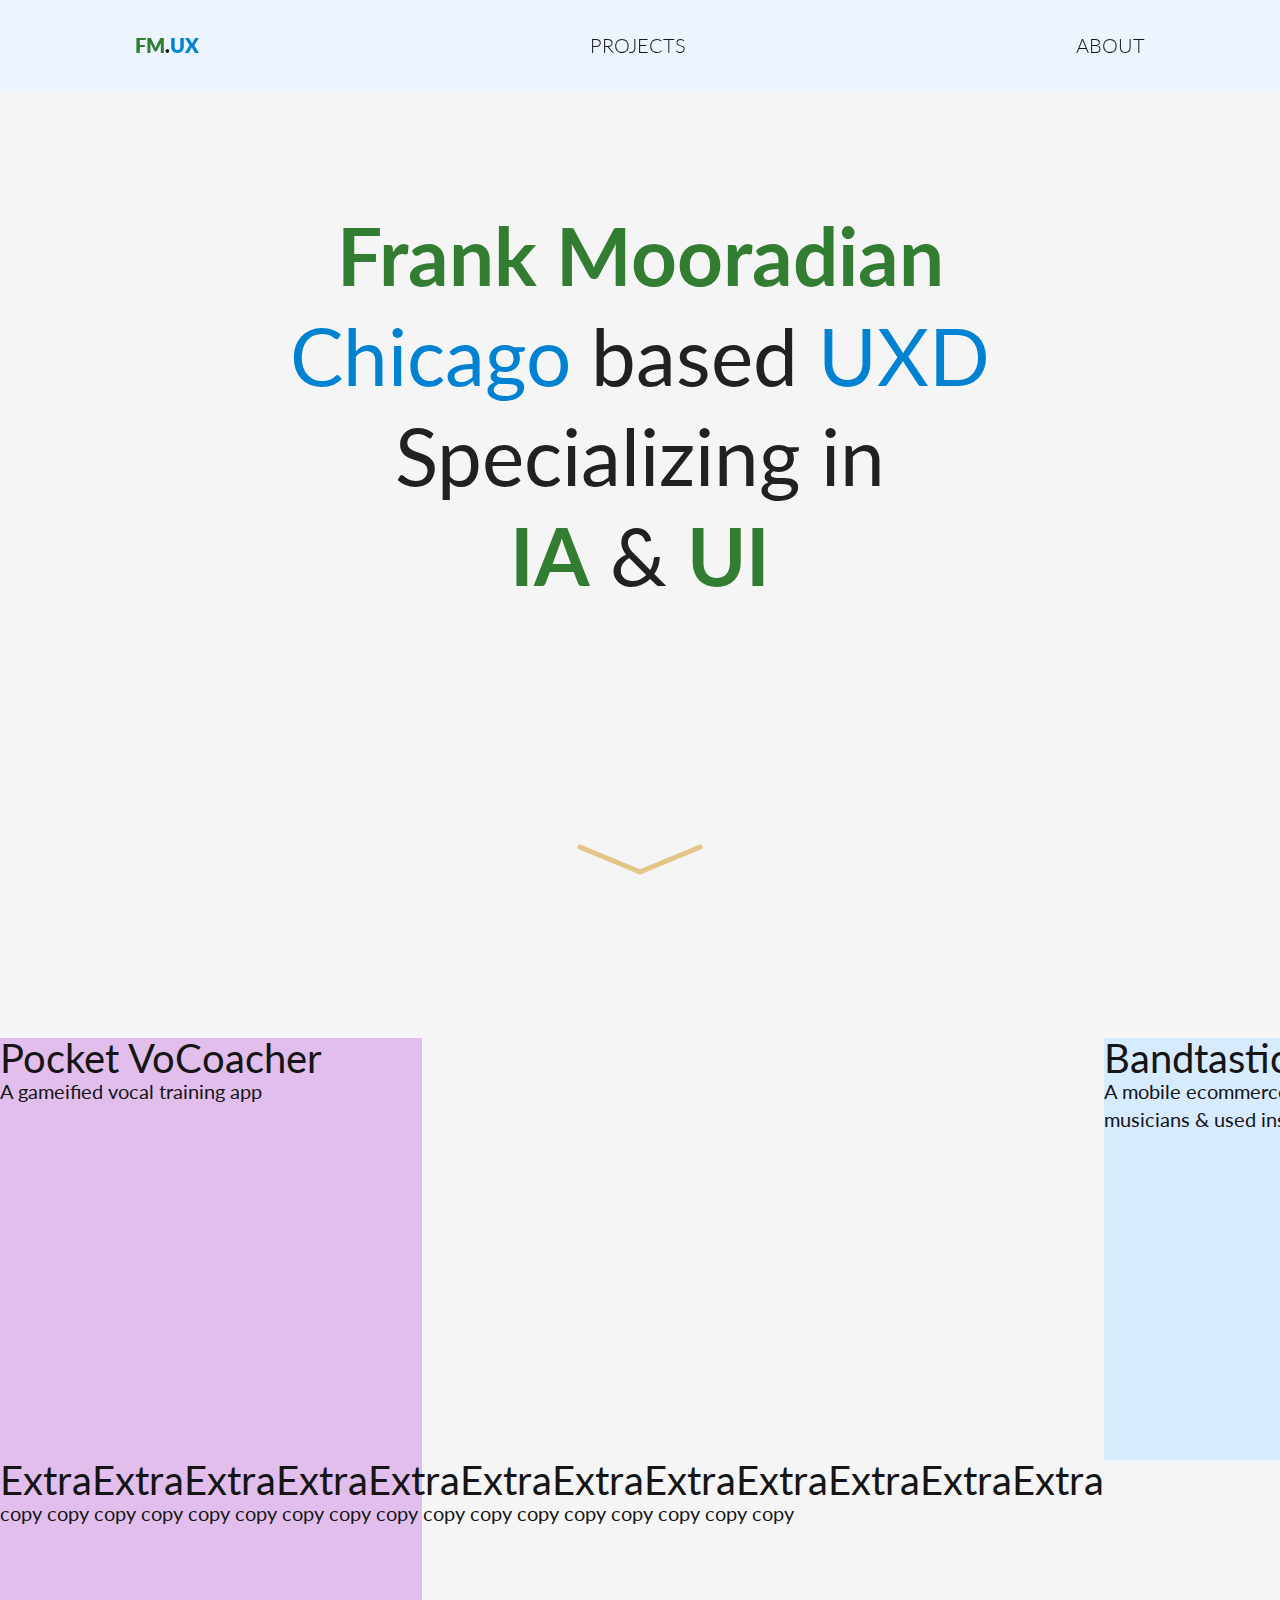
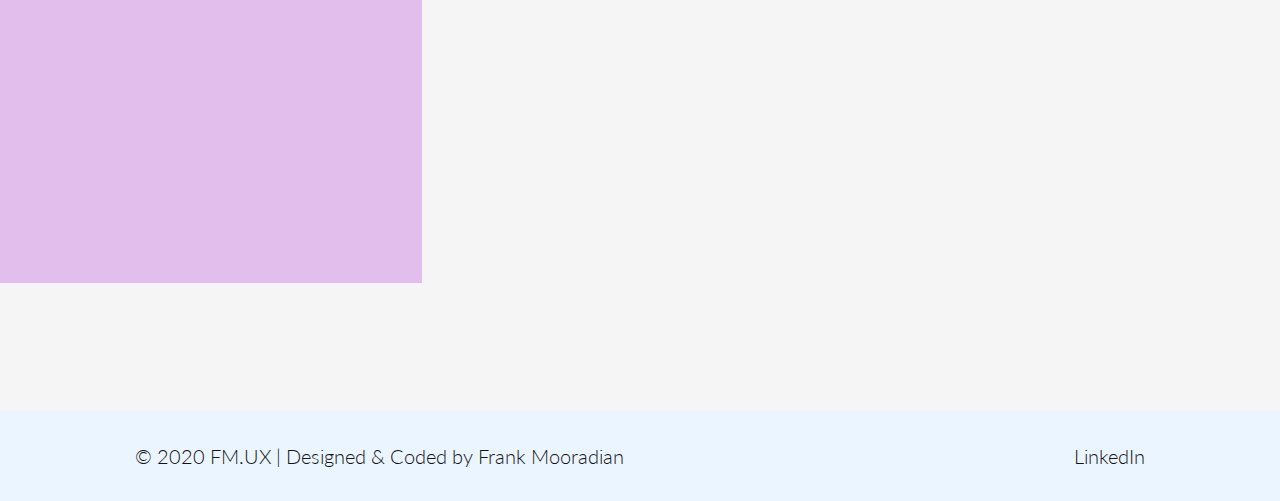
==== index.html @ e2094910 "almost there mate" ====
<!DOCTYPE html>
<html lang="en">
	<head>
		<meta charset="utf-8">
		<meta name="viewport" content="width=device-width, initial-scale=1.0, user-scalable=yes">
		<title>FM.UX</title>
		<link rel="stylesheet" type="text/css" href="css/reset.css">
		<link rel="stylesheet" type="text/css" href="css/style.css">
        <link href="https://fonts.googleapis.com/css2?family=Lato:ital,wght@0,100;0,300;0,400;0,700;0,900;1,100;1,300;1,400;1,700;1,900&display=swap" rel="stylesheet"> 
	</head>
    
	<body>
		<header>
			<div class="nav-sticky-wrapper">
				<nav class="nav grid-nav">
					<div class="nav-item type-logo">
						<a href="index.html">
							<span id="tl-fm">FM</span>.<span id="tl-ux">UX</span></a></div>

					<div class="nav-item"><a href="#projects">PROJECTS</a></div>
					<div class="nav-item"><a href="about.html">ABOUT</a></div>
				</nav>
			</div>
		</header>


		<h1 class="hero grid-hero">
			<div class="hero-wrapper">
				<span id="hfm">Frank Mooradian</span><br>
                <span id="hfc">Chicago</span> based <span id="hfu">UXD</span><br>
                Specializing in<br>
                <span class="hu">IA</span> & <span class="hu">UI</span>
			</div>
		</h1>


		<div class="grid-arrow">
				<a href="#projects">
					<img class="arrow"
							srcset="tab-assets/arrow.png 57w,
											desk-assets/arrow.png 128w"
											src="mob-assets/arrow.png"
						sizes="(min-width: 675px) and (max-width: 1150px) 57px,
									(min-width: 1150px) 128px,
                                    28px"
                                    alt="arrow down to case studies"
					/>
				</a>
        </div>
        

        <a name="projects"></a>  <!--This is for #projects from blinking arrow -->


		<section class="projects grid-projects mar-vert10">
            <a href="case-vocoacher.html">
				<div class="project-vocoacher grid-project-tile">
                    
					
                        <img class="project-tile-bg"
                        srcset="tab-assets/project-vocoach.png 384w,
								desk-assets/project-vocoach.png 560w"
								src="mob-assets/project-vocoach.png"
								
								sizes="(min-width: 675px) and (max-width: 1150px) 50vw,
                                (min-width: 1150px) 33vw"
                                alt="Pocket VoCoacher case study"/>
                    
                    
						<div class="project-text">
							<div class="project-title">Pocket VoCoacher</div>
							<div class="project-content">A gameified vocal training app</div>
						</div>
					
                </div>
            </a>

            
            <a href="case-bandtastic.html">
				<div class="project-bandtastic grid-project-tile"> 

					

                        <img class="project-tile-bg"
                        srcset="tab-assets/project-bandtastic.png 384w, 								
                                desk-assets/project-bandtastic.png 560w"
								src="mob-assets/project-bandtastic.png"
						
								sizes="(min-width: 675px) and (max-width: 1150px) 50vw,
                                (min-width: 1150px) 33vw"
                                alt="Bandtastic case study"/>

						<div class="project-text">
							<div class="project-title">Bandtastic</div>
							<div class="project-content">A mobile ecommerce app focused on local musicians & used instruments</div>
						</div>
					
                </div>
            </a>
                








            <a href="case-Extra.html">			
				<div class="project-vocoacher grid-project-tile">
                    
					

                        <img class="project-tile-bg"
                        srcset="tab-assets/project-vocoach.png 384w,
								desk-assets/project-vocoach.png 560w"
								src="mob-assets/project-vocoach.png"
								
								sizes="(min-width: 675px) and (max-width: 1150px) 50vw,
                                (min-width: 1150px) 33vw"
                                alt="Pocket VoCoacher case study"/>

						<div class="project-text">
							<div class="project-title">Extra</div>
							<div class="project-content">copy copy copy copy copy copy copy copy copy copy copy copy copy copy copy copy copy</div>
						</div>
					
                </div>
            </a>








            <a href="case-ExtraExtraExtraExtraExtraExtra.html">			
				<div class="project-vocoacher grid-project-tile">
                    
					

                        <img class="project-tile-bg"
                        srcset="tab-assets/project-vocoach.png 384w,
								desk-assets/project-vocoach.png 560w"
								src="mob-assets/project-vocoach.png"
								
								sizes="(min-width: 675px) and (max-width: 1150px) 50vw,
                                (min-width: 1150px) 33vw"
                                alt="Pocket VoCoacher case study"/>

						<div class="project-text">
							<div class="project-title">ExtraExtraExtraExtraExtraExtraExtraExtraExtraExtraExtraExtra</div>
							<div class="project-content">copy copy copy copy copy copy copy copy copy copy copy copy copy copy copy copy copy</div>
						</div>
					
                </div>

            </a>
                









		</section>

		
		<footer class="footer grid-footer">
				<div class="footer-item-copyright">
                    © 2020 FM.UX | Designed & Coded by Frank Mooradian
				</div>
	
				<div class="footer-item-lin">
					<a href="https://www.linkedin.com/in/frank-mooradian/" target="_blank">LinkedIn</a>
				</div>
		</footer>
		
                <!-- Global site tag (gtag.js) - Google Analytics -->
        <script async src="https://www.googletagmanager.com/gtag/js?id=UA-135027243-1"></script>
        <script>
            window.dataLayer = window.dataLayer || [];
            function gtag(){dataLayer.push(arguments);}
            gtag('js', new Date());

            gtag('config', 'UA-135027243-1');
        </script>

    </body>
</html>
---- css/style.css ----
/*
  ========================================

  - alt="all my images">

  - Remove unneeded font weights in html when finished

  - just testing a change

  "I would maybe consider pulling the styles into different files for each page and a global, and it looked like there are some classes that you don't need. For example, I see a footer element with a footer class, you could just select on the element instead of adding a class."

  ========================================
*/








/*
  ========================================
  I didn't see a spot for Header/Footer Horizontal Responsive Padding
  ========================================
*/
.nav, .footer {
    padding-left:   2vh;
    padding-right:  2vh;
}

/*
  ========================================
  Grids
  ========================================
*/
* {
  box-sizing: border-box;
}
html {
    scroll-behavior: smooth;
}
/* Header */
.nav-sticky-wrapper { /*Justa-note: .nav-sticky-wrapper is redundant & could use header. I guess back then...semantics or planning.*/
  position: fixed;
  top: 0;
  left: 0;
  right: 0;
  background: rgba(235, 245, 255, 0.9);
  z-index: 10;
}
.grid-nav {
  display: grid;
  grid-template-rows: 10vh;
  grid-template-columns: auto auto auto;
  align-items: center;
  justify-items: center;
  justify-content: space-between;
}

/* Hero */
.grid-hero {
  display: grid;
  grid-template-rows: 90vh;
  align-items: center;
  justify-items: center;
}
.grid-arrow {
  display: flex;
  height: 75px;
  align-items: center;
  justify-content: center;
}

/* Projects */
.grid-projects { /*Grid created based on srcset image size in html*/
    display: grid;
    /*grid-template-rows: auto;
    grid-auto-rows: auto;
    grid-template-columns: auto;
    grid-auto-columns: auto;*/
  }
  .grid-project-tile {
    display: grid;
    /*justify-items: center;
    align-items: center;
    justify-content: center;
    align-content: center;*/
}
.project-tile-bg, .project-text {
    grid-row: 1 / 1;
    grid-column: 1 / 1;
}

/* Footer */
.grid-footer {
  display: grid;
  grid-template-rows: 10vh;
  grid-template-columns: auto auto;
  align-items: center;
  justify-items: center;
  justify-content: space-between;
}
.footer {
  position: relative;
  bottom: 0;
  left: 0;
  right: 0;
  background: #EBF5FF;
  z-index: 10;
  margin-top: 10vh;
}

/* about.grid =============================== */
.north-strip {
  display: grid;
  grid-template-rows: 10vh auto;
  align-items: center;
  justify-items: center;
  margin: 10vh 0 5vh 0;
}
.grid-bio {
  display: grid;
  grid-template-columns: repeat(12, 1fr);
}
.grid-bio-content {
  grid-column: 2 / 12;
  margin: 1.25vh 0 1.25vh 0;
}
.grid-bio-h2s {
  /* 1/4 desk
  1/3 tablet
  1/2 mobile*/
  display: grid;
  grid-template-rows: 7.5vh;
  grid-column: span 4;
  margin: 2vh 0 2vh 0;
  /*align-content: center;*/
  align-items: center;
  justify-content: inherit;
}
.bruce {
  /* always 1/12 on each side */
  grid-column: 2 / 12;
  padding: 5vh 0 5vh 0;
}

/* caseUniversal.grid =============================== */
.case-section-label, .case-section-major-label {
  /* No text-align: center, aligns images */
  display: grid;
  justify-items: center;
  justify-content: center;
}
.grid-proto {
  display: grid;
  grid-template-rows: 1fr;
  grid-template-columns: 1fr;
  align-items: center;
  justify-items: center;
}
.bandtastic-proto-button, .vocoach-proto-button, .proto-text {
  grid-row: 1 / 2;
  grid-column: 1 / 2;
}
.swot-item-title {
  display: grid;
  justify-content: center;
  row-gap: 5vh;
  column-gap: 5vw;
}
.grid-persona-section {
  display: grid;
  row-gap: 5vh;
  column-gap: 5vw;
}
.grid-persona {
  display: grid;
  justify-items: center;
  align-content: flex-start;
  row-gap: 5vh;
  column-gap: 5vw;
}
.second-persona {
  border-top: solid 1px;
}
.second-persona .persona-pic {
  padding-top: 5vh;
}
.persona-pic {
  width: 33vw;
}
.grid-color-chip-group {
  display: grid;
  grid-template-columns: auto auto;
  justify-items: center;
  justify-content: center;
  align-items: flex-start;
  align-content: center;
  row-gap: 5vh;
  column-gap: 5vw;
}
.grid-color-chip {
  display: grid;
  justify-items: center;
  grid-template-rows: 15vh auto;
  row-gap: 1vh;
  column-gap: 1vw;
}
.color-chip {
  width: 42.5vw;
}










/* grid that starts in mobile to center grid items =============================== */
.bandtastic-mockup,
.grid-bandtastic-mvp,
.grid-bandtastic-flows,
.grid-bandtastic-balsamiqWires,
.grid-bandtastic-logoMistake,
.grid-bandtastic-logoCollage, 
.grid-bandtastic-moodboard,
.grid-bandtastic-typog,
.grid-bandtastic-color,
.grid-bandtastic-icon-issues, 
.grid-bandtastic-greenNblueButt, 
.grid-bandtastic-iterations,
.grid-bandtastic-atomic,
.vocoach-mockup,
.grid-vocoach-discovery, 
.grid-vocoach-gamified, 
.grid-vocoach-survey,
.grid-vocoach-sitemap,
.grid-vocoach-flows,
.grid-vocoach-sketches, 
.grid-vocoach-sketch2wire, 
.grid-vocoach-title-sheet, 
.grid-vocoach-logo-paper, 
.grid-vocoach-logo-digi,
.grid-vocoach-logo-final,
.grid-vocoach-style,
.grid-vocoach-version, 
.grid-vocoach-vis-pattern, 
.grid-vocoach-screen {
  display: grid;
  justify-items: center;
  justify-content: center;
  align-items: center;
  align-content: center;
  row-gap: 5vh;
  column-gap: 5vw;
}










/*
  ========================================
    Available Lato Typography
    Thin 100
    Thin 100 italic
    Light 300
    Light 300 italic
    Regular 400
    Regular 400 italic
    Bold 700
    Bold 700 italic
    Black 900
    Black 900 italic
  ========================================
*/
body {
  background-color: #F5F5F5;
  color: #212121;
  font-family: Lato, Arial, Helvetica, sans-serif;
  font-size: 1em;
}

a {
  text-decoration: none;
  color: #0082D2;
}
a:visited {
  color: rgb(188, 133, 255);
}
a:hover {
  font-size: 1.05em;
}
a:active {
  color: #327D32;
}
.projects a:link {
  color: #151515;
}
.projects a:visited {
  color: #212121;
}

/* Header/Footer */
.nav a, .footer a, .footer-item-copyright {
  color: #151515;
  font-weight: 300;
}
.nav-item a {
  font-weight: 300;
}
.type-logo a {
  font-weight: 750;
}
#tl-fm {
  color: #327D32;
  display: inline;
}
#tl-ux {
  color: #0082D2;
  display: inline;
}

/* Hero */
.hero {
text-align: center;
font-size: 1.5em;
/* Unitless: use this number multiplied by
the element's font size */ 
line-height: 1.25;

}
#hfm {
  color: #327D32;
  font-weight: bold;
}
#hfc, #hfu {
    color: #0082D2;
}
.hu {
  display: inline;
  color: #327D32;
  font-weight: bold;
}

Projects 
.project-title {
  font-size: 1.75em;
  font-weight: 600;
  padding: 5px;
}
.project-content {
  line-height: 1.125em;
}

/* about.typo ================================= */
.about {
  font-size: 2em;
  font-weight: 300;
  color: #212121;
}
.self {
  position: absolute;
  z-index: 1;
  left: 2vh; 
  font-size: 1.75em;
  font-weight: 400;
  font-style: italic;
}
.grid-bio-content {
  line-height: 1.75em;
  letter-spacing: 0.05em;
  word-spacing: 0.1em;
}
.bruce {
  text-align: center;
  font-weight: 700;
}
.bruce-q {
  font-style: italic;
}

/* casetemp.typo ================================= */
.short-description {
  text-align: center;
}
.proto-text {
  color: white;
  font-size: 1.5em;
}
.case-section-major-label {
  font-size: 2.25em;
}
.case-section-label {
  font-size: 1.75em;
}
.case-content {
  line-height: 1.75em;
  letter-spacing: 0.05em;
  word-spacing: 0.1em;
  font-weight: 300;
  text-align: center;
}
.swot-item-label {
  color: #E3C588
}
.swot-title {
  font-size: 1.625em;
  font-weight: 100;
}
.grid-swot ul li, .swot-conclusion {
  text-align: left;
}
.grid-persona-section {
  text-align: center;
  font-size: .750em;
}
.persona-name {
  font-size: 2.25em;
}
.persona-heading {
  font-weight: bold;
}
.persona-quote {
  font-size: 1.5em;
  font-weight: 450;
  color: #7c7c7c;

}
/* case study specific.typo ================================= */
.bandtastic-iteration-chunk .case-content {
  font-style: italic;
}

/*  CAPTIONING  */
.vocoach-survey, .vocoach-sitemap {
  font-style: italic;
  font-weight: 150;
  margin: 0 5vw 0 5vw;
}

.vocoach-screen-title {
  font-size: 1.625em;
  font-weight: 150;
}










/*
  ========================================
  Styling
  ========================================
*/
.nav-item a:active, .footer-item-lin a:active {
  color: #327D32;
}
.nav-item {
  animation-name: navgrow;
  animation-duration: 1s;
  animation-timing-function: cubic-bezier(0,0,.9,.25);
  animation-iteration-count: 1; }
  @keyframes navgrow {
    0% { transform: scale(0); }
    85% { transform: scale(1); }
    90% { transform: scale(1.05); }
    95% { transform: scale(.95); }
}
/*.arrow-mob, .arrow-tab, .arrow-desk,*/ .arrow {
  animation-name: arrowpulse;
  animation-duration: 3s;
  animation-timing-function: cubic-bezier(.25,.75,.75,.25);
  animation-iteration-count: infinite;  }
  @keyframes arrowpulse {
    0% { opacity: 1; }
    50% { opacity: 0; }
    100% { opacity: 1; }
}
.project-vocoacher a:hover img {
  color: #FAFAFA;
  outline: solid 1px #E3C588;
}
.project-bandtastic a:hover img {
  color: #FAFAFA;
  outline: solid 1px #6DB66D;
}
.grid-vocoach-screen a:hover img {
  transform: scale(1.05); 
}

/* About */
.north-strip { background-color: #C8E6C8; }
.bio-green { background-color: #327D32; }
.bio-blue { background-color: #0082D2; }

/* Case Studies OVERRIDE IN SPECIFIC */
.case-snapshot {
  background-color: #F0F0F0;
  color: #212121;
}

.bandtastic-proto-button {
  background: #1863CD;
  width: 75%;
  height: 60px;
  border-radius: 50px;
  border: none;
}
.vocoach-proto-button {
  background: #4A148C;
  width: 75%;
  height: 60px;
  border-radius: 50px;
  border: none;
}
.bandtastic-proto-button:hover {
  -webkit-box-shadow: 1px 1px 5px 0px rgba(0,0,0,1);
-moz-box-shadow: 1px 1px 5px 0px rgba(0,0,0,1);
box-shadow: 1px 1px 5px 0px rgba(0,0,0,1);
}
.vocoach-proto-button:hover {
  -webkit-box-shadow: 1px 1px 5px 0px rgba(0,0,0,1);
-moz-box-shadow: 1px 1px 5px 0px rgba(0,0,0,1);
box-shadow: 1px 1px 5px 0px rgba(0,0,0,1);
}

.swot { 
  border-bottom: 1px ridge rgb(0, 0, 0);
}
li img {
  vertical-align: middle;
}
.greenNblueButt-2, .greenNblueButt-4 {
  border: 1px solid black;
}

.alternate {
  background-color: #F0F0F0;
  color: #151515; }
  .alternate a {
    text-decoration: none;
    color: #4B9BFF; }
  .alternate a:visited {
    color: #AF50D7;
}










/*
  ========================================
  Universal Case Study Padding & Margins
  ========================================
*/

.case-study { margin: 10vh 0 0 0; }
/* Hero ================================= */
.case-hero { padding: 15vh 0 15vh 0;  }
.app-name { margin: 0 0 5vh 0;  }

/* Intro-Problem-Solution ================================= */
.case-snapshot  { padding: 5vh 5vw 5vh 5vw;  }
.problem-title, .solution-title  { padding: 5vh 0 1vh 0;  }

/* Prototype & B4 actual Process ================================= */
.proto {  padding: 5vh 0 0 0; }
.proto-text { padding: 5px 5px 5px 5px; }
.process-title {  padding: 10vh 0 10vh 0; }

/* Process Titles & Icons ================================= */
.process-box {  padding: 10vh 0 0 0; }/*No bottom because .mar-full-width*/
.process-icon { padding: 0 0 2vh 0; }
/* SWOT  ================================= */
.swot-title { padding: 10vh 0 5vh 0;}
.swot-item-title { padding: 5vh 0 5vh 0; }
.swot { padding: 5vh 5vw 5vh 5vw; }
/* Postprocess Conclusion ================================= */
/* This equals grid gap since no grid defined */
.conclusion-label { padding: 5vh 0 5vh 0;  }
.conclusion-content { 
  padding: 0 0 5vh 0;
  margin: 0 5vw 0 5vw;
}
/* Copy Margins ================================= */
.mar-full-width {  padding: 5vh 5vw 5vh 5vw;  }
.swot-conclusion {  padding: 5vh 5vw 5vh 5vw;   }
.vocoach-ia-intro {  margin: 10vh 5vw 5vh 5vw;   }












/*
  ========================================
  Bandtastic Specific
  ========================================
*/
.case-hero-bandtastic {
  background-image: url(../desk-assets/project-bandtastic-banner-center.png);
  background-size: cover;
  background-position: center;
  
}
.app-bg-color-bandtastic {
  background-color: #E1EAF7;
}
.bandastic-mvp-graph {
  width: 75vw;
}
.conclusion-bg-bandtastic {
  background-color: rgb(9, 38, 78);
}
.bandtastic li:before {
  /* For a round bullet */
  content: '\2022';
  display: block;
  position: relative;
  max-width: 0;
  max-height: 0;
  left: -2vw;
  top: -.125vw;
  top: 0;
  color: #4B9BFF;
  font-size: 2vw;
}
/* Color Chips */
.bandtastic-cc-megaman {
  background-color: #1863cd;
}
.bandtastic-cc-babyblue {
  background-color: #d1e0f5;
}
.bandtastic-cc-medblack {
  background-color: #333333;
}
.bandtastic-cc-medgrey {
  background-color: #999999;
}
.bandtastic-cc-lightgrey {
  background-color: #e5e5e5;
}
/*
  ========================================
  Pocket VoCoacher Specific
  ========================================
*/
.case-hero-vocoach {
  background-image: url(../desk-assets/project-vocoach-banner-center.png);
  background-size: cover;
  background-position: center;
}
.app-bg-color-vocoach {
  background-color: rgb(234, 217, 255);
}
.vocoach-learning-graph {
  width: 75vw;
}
.conclusion-bg-vocoach {
  background-color: #240A44;
}
.vocoacher li:before {
  /* For a round bullet */
  content: '\2022';
  display: block;
  position: relative;
  max-width: 0;
  max-height: 0;
  left: -2vw;
  top: -.125vw;
  color: #AF50D7;
  font-size: 2vw;
}

/* Color Chips */
.vocoach-cc-b {
  background-color: #0D47A1;
}
.vocoach-cc-g {
  background-color: #004D40;
}
.vocoach-cc-v {
  background-color: #4A148C;
}

.vocoach-cc-mainPurple {
  background-color: #240A44;
}
.vocoach-cc-purpleGrad {
  background-color: #4A148C;
}
.vocoach-cc-titleButtons {
  background-color: #0D47A1;
}
.vocoach-cc-offBlack {
  background-color: #212121;
}
.vocoach-cc-lightGrey {
  background-color: #e5e5e5;
}










/*
  ========================================
  @Media Queries
  ========================================
*/
@media screen and (min-width: 675px) {
  /* Index ------------------------- */
  .grid-arrow { height: 85px; }
  .grid-projects {  
    grid-template-columns: 50vw 50vw;
    grid-template-rows: 1fr;
    justify-content: center;
  }
  body {  font-size: 1.125em; }
  .hero { font-size: 2em; }
  .project-title {  font-size: 2em; }
  .project-content {  line-height: 1.25em; }
  /* About ------------------------- */
  .north-strip {  
    grid-template-columns: 1fr max-content;
    grid-template-rows: 1fr;
  }
  .about { grid-column: 1 / 2 }
  .grid-bio-h2s { grid-column: span 4; } /*Changed & now Redundant*/
  .self {  font-size: 2em;  }
  .grid-bio-content { 
    font-weight: 300;
    grid-column: 3 / 11;
  }
  .bruce  { font-size: 1.125em; }
  
  /* Case Studies ================================= */
  .case-snapshot  { padding: 5vh 10vw 5vh 10vw;  }

  .case-section-major-label { font-size: 2.5em;  }
  .case-section-label {font-size: 2em;}

  .case-content { text-align: left;
    letter-spacing: 0.075em;
    word-spacing: 0.15em;
  }
  /* case-content override to keep centered... */
  .problem, .solution { text-align: center; }
  .swot { border: 5px solid rgb(0, 0, 0);  }
  .swot-title {
    text-align: center;
  }
  .conclusion-content { margin: 0 10vw 0 10vw;  }
  .mar-full-width {  padding: 5vh 10vw 5vh 10vw;  }
  .swot-conclusion {  padding: 5vh 10vw 5vh 10vw;   }
  .vocoach-ia-intro {  margin: 10vh 10vw 5vh 10vw;   }
  /* Case Study GRIDS! ================================= */
  .grid-swot {
    display: grid;
    grid-template-columns: repeat(auto-fit, 50%);
  }
  .grid-persona-section {
    grid-template-columns: 1fr 1fr;
  }
  .second-persona {
    border-top: none;
  }
  .second-persona .persona-pic {
    padding-top: 0;
  }
  /* BANDTASTIC ------------------------- */
  .bandtastic-mockup {
    grid-template-columns: auto auto;
  }
  
  .grid-bandtastic-mvp {
    grid-template-columns: auto auto; }
    .bandastic-mvp-graph {  width: 40vw;
  }
  .grid-bandtastic-logoMistake {
    grid-template-columns: auto auto; }
    .bandtastic-logoMistake-bottom {
      grid-column: 1 / 3;
  }
  .grid-bandtastic-logoCollage {
    grid-template-columns: auto auto;
  }
  .persona-pic {
    width: 15vw;
  }
  .color-chip {
    width: 37.5vw;
  }
  .grid-bandtastic-typog {
    grid-template-columns: 2fr 1fr;
  }
  .grid-bandtastic-greenNblueButt {
    grid-template-rows: auto 1fr;
    grid-template-columns: 1fr 1fr;
    grid-template-areas: 
    "tl tr"
    "bl br"
  }
  .greenNblueButt-1 { grid-area: tl;}
  .greenNblueButt-2 { grid-area: bl;}
  .greenNblueButt-3 { grid-area: tr;}
  .greenNblueButt-4 { grid-area: br;}

  .bandtastic-iteration-intro { 
    text-align: center;
    padding: 5vh 0 0 0;
  }
  .grid-bandtastic-iterations {
    grid-template-columns: 1fr 1fr;
  }
  .bandtastic-iteration-chunk .case-content { 
    text-align: center; 
    font-weight: 150;
  }
  /* POCKET VOCOACHER ------------------------- */
  .vocoach-survey { text-align: center; }
  .vocoach-learning-graph {
    width: 40vw;
  }
  .grid-vocoach-sketches {
    grid-template-columns: auto auto;
  }
  .vocoach-sketches-top {
    grid-column: 1 / 3;
  }
  .grid-vocoach-logo-paper  {
    grid-template-columns: auto auto;
  }
  .grid-vocoach-logo-digi {
    grid-template-columns: auto auto; }
    .vocoach-logo-digi-top {
      grid-column: 1 / 3;
  }
  .grid-vocoach-version {
    grid-template-columns: auto auto;
  }
    /* Styling & Specific ------------------------- */
  .bandtastic-proto-button { 
    width: 50%;
    font-weight: 150;
  }
  .vocoach-proto-button {
    width: 50%;
    font-weight: 150;
  }
  .proto-text { font-size: 1.75em; }
   /* Header/Footer Horizontal Responsive Padding ------------------------- */
  .nav, .footer, .self {
    padding-left:   5vh;
    padding-right:  5vh;
  }
}








/* another "About" h1 size */
@media screen and (min-width: 800px) {
.about {  font-size: 3em; }}










@media screen and (min-width: 1150px) {
  /* Index ------------------------- */
  .grid-arrow { height: 100px; }
  .grid-projects {  
    grid-template-columns: auto auto auto;
    justify-content: space-evenly;}
  body {  font-size: 1.25em;  }
  .hero { font-size: 3em; }
  .project-title {  font-size: 2em; }
  .project-content {  line-height: 1.375em; }
  /* About ------------------------- */
  .grid-bio-h2s { grid-column: span 3; }
  .self {  font-size: 2.25em;  }
  .about {  font-size: 4em; }
  .grid-bio-content { margin: 2.5vh 0 2.5vh 0;  }
  .bruce {
    font-size: 1.75em;
    font-weight: 400;
  }
  /* Case Studies ================================= */
  .case-snapshot  { padding: 5vh 20vw 5vh 20vw;  }
  .case-section-major-label { font-size: 3em;  }
  .case-section-label {font-size: 2.5em;}
  .conclusion-content { margin: 0 20vw 0 20vw;  }
  .mar-full-width {  padding: 5vh 20vw 5vh 20vw;  }
  .swot-conclusion {  padding: 5vh 20vw 5vh 20vw;   }
  .vocoach-ia-intro {  margin: 10vh 20vw 5vh 20vw;   }
  /* Case Study GRIDS! ================================= */
  /* BANDTASTIC ------------------------- */
  .bandastic-mvp-graph {  width: 30vw;  }
  .persona-pic {
    width: 10vw;
  }
  .grid-color-chip-group {
    grid-template-columns: auto auto auto;
  }
  .color-chip {
    width: 16.66vw;
  }
  .grid-bandtastic-typog {  grid-template-columns: 4fr 1fr; }
  .bandtastic-iteration-chunk { justify-self: center; }
  .grid-bandtastic-atomic { 
    grid-template-rows: auto auto;
    justify-items: center;
  }
  /* POCKET VOCOACHER ------------------------- */
  .grid-vocoach-discovery {
    grid-template-columns: auto auto;
  }
  .vocoach-learning-graph { width: 30vw;  }
  .grid-vocoach-gamified {
    grid-template-rows: auto auto;
    grid-template-columns: auto auto; }
    .vocoach-gamified-top {
      grid-column: 1 / 3;
  }
  .grid-vocoach-flows {
    grid-template-rows: auto auto; }
    .vocoach-flows {
      justify-self: center;
  }
  .grid-vocoach-logo-paper  {
    grid-template-columns: auto auto auto auto auto;
  }
  /* Styling & Specific ------------------------- */
  .bandtastic-proto-button { width: 33%; }
  .vocoach-proto-button { width: 33%; }
  /* Header/Footer Horizontal Responsive Padding ------------------------- */
 .nav, .footer, .self {
    padding-left:   10vh;
    padding-right:  10vh;
 }
}



/* giant screens */
@media screen and (min-width: 1280px) {
  .hero { font-size: 4em; }

    /* Header/Footer Horizontal Responsive Padding ------------------------- */
 .nav, .footer, .self {
    padding-left:   15vh;
    padding-right:  15vh;
 }
     
}




















/*
  ========================================
  Reference
  ========================================
*/
.green-l {
  color: #9FD39F;
}
.greed-d {
  color: #6DB66D;
}
.green-tint {
  color: rgba(24, 81, 27, 0.8);
}
.gold-l {
  color: #FFEAC0;
}
.gold-d {
  color: #E3C588;
}
.yellow-tint {
  color: rgba(119, 89, 29, 0.8);
}
.black-90 {
  color: rgba(21, 21, 21, 0.9);
}
.black-100 {
  color: #151515;
}



/*
  ========================================
  Padding/Margin Classes for content
  ========================================
*/
.pad-l5 { padding-left: 5vw; }
.pad-r5 { padding-right: 5vw; }
.pad-horz5 {
  padding-left: 5vw;
  padding-right: 5vw;
}
.pad-t5 { padding-top: 5vw; }
.pad-b5 { padding-bottom: 5vw; }
.pad-vert5 {
  padding-top: 5vw;
  padding-bottom: 5vw;
}
.mar-l5 { margin-left: 5vw; }
.mar-r5 { margin-right: 5vw; }
.mar-horz5 {
  margin-left: 5vw;
  margin-right: 5vw;
}
.mar-t5 { margin-top: 5vw; }
.mar-b5 { margin-bottom: 5vw; }
.mar-vert5 {
  margin-top: 5vw;
  margin-bottom: 5vw;
}
.mar-l10 { margin-left: 10vw; }
.mar-r10 { margin-right: 10vw; }
.mar-horz10 {
  margin-left: 10vw;
  margin-right: 10vw;
}
.mar-t10 { margin-top: 10vw; }
.mar-b10 { margin-bottom: 10vw; }
.mar-vert10 {
  margin-top: 10vw;
  margin-bottom: 10vw;
}

.mar-l15 {  margin-left: 15vw;  }
.mar-r15 {  margin-right: 15vw; }
.mar-horz30 {
  margin-left: 15vw;
  margin-right: 15vw;
}
.mar-l20 {  margin-left: 20vw;  }
.mar-r20 {  margin-right: 20vw; }
.mar-horz40 {
  margin-left: 20vw;
  margin-right: 20vw;
}
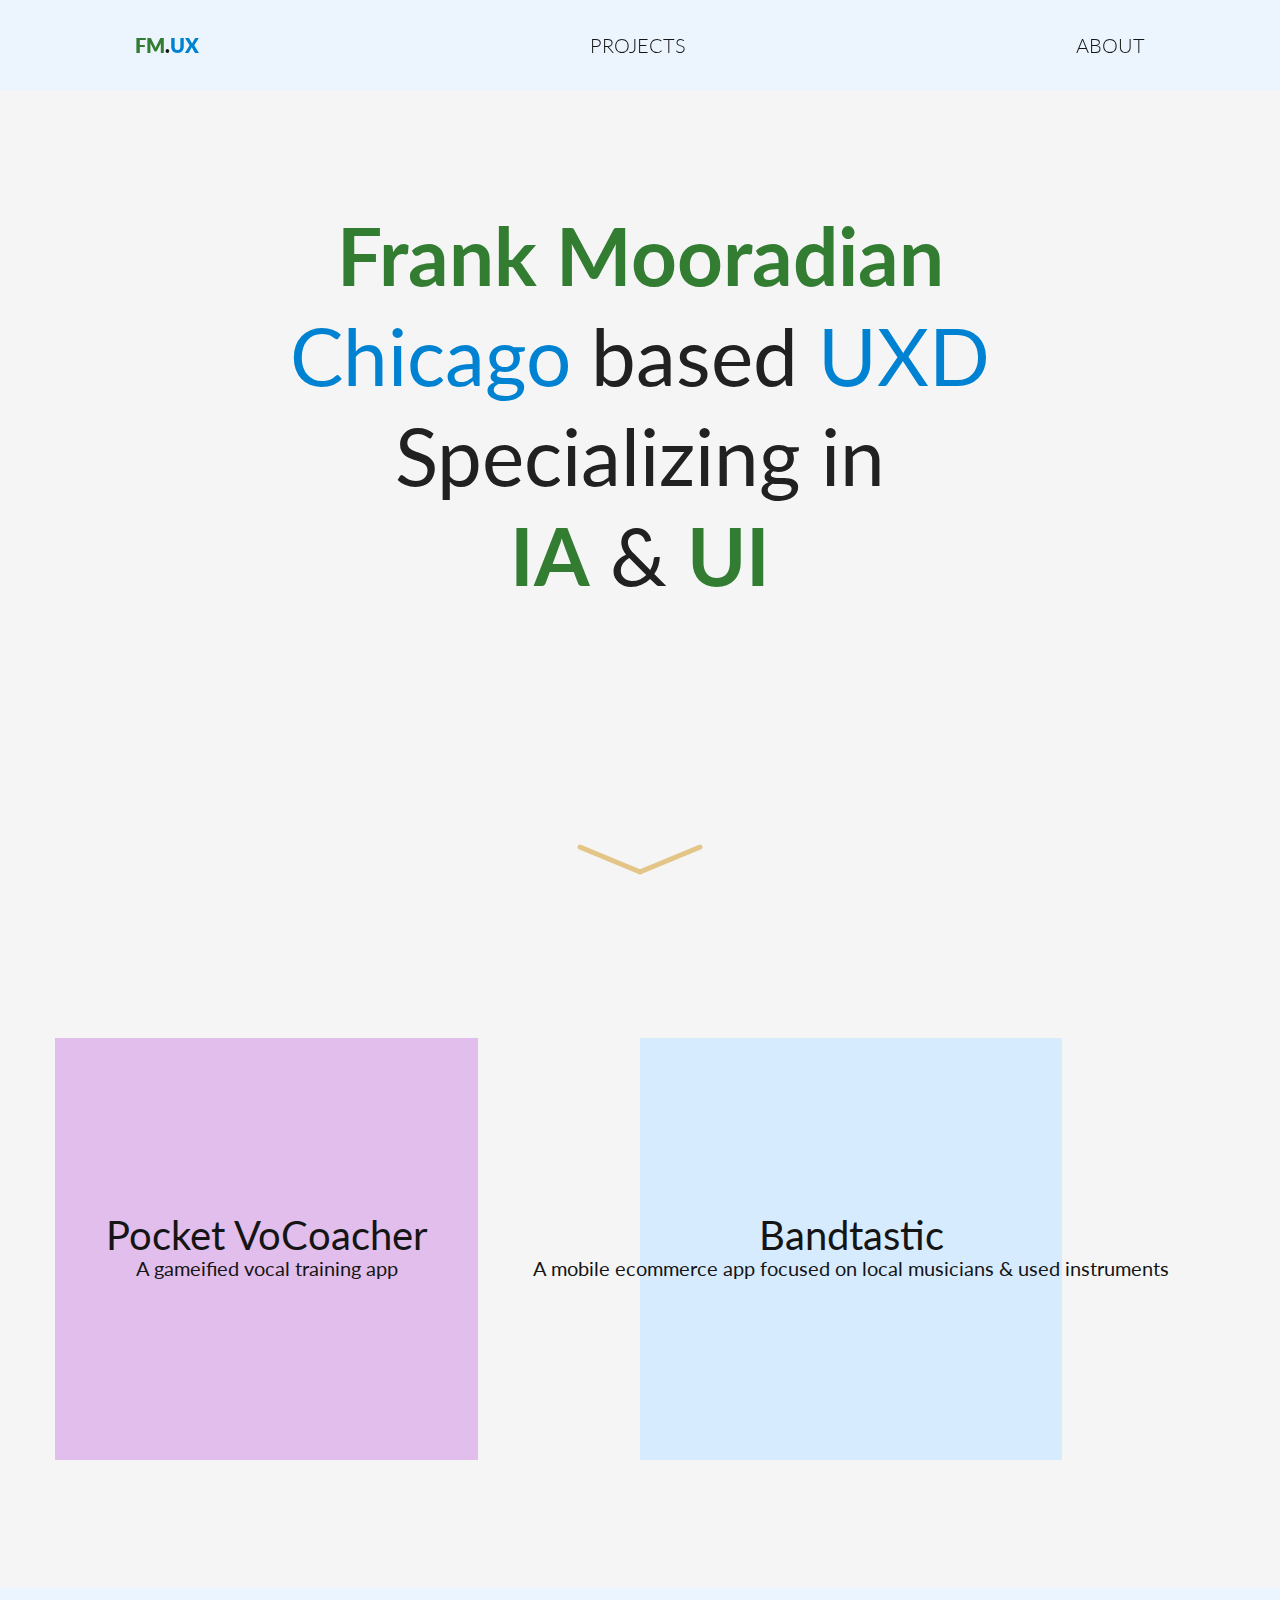
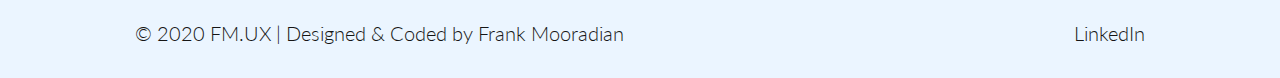
==== commit 4c81721f: "yay grid boo text" ====
--- a/index.html
+++ b/index.html
@@ -53,11 +53,10 @@
 
 
 		<section class="projects grid-projects mar-vert10">
+
             <a href="case-vocoacher.html">
 				<div class="project-vocoacher grid-project-tile">
-                    
-					
-                        <img class="project-tile-bg"
+                    <img class="project-tile-bg"
                         srcset="tab-assets/project-vocoach.png 384w,
 								desk-assets/project-vocoach.png 560w"
 								src="mob-assets/project-vocoach.png"
@@ -66,22 +65,17 @@
                                 (min-width: 1150px) 33vw"
                                 alt="Pocket VoCoacher case study"/>
                     
-                    
-						<div class="project-text">
-							<div class="project-title">Pocket VoCoacher</div>
-							<div class="project-content">A gameified vocal training app</div>
-						</div>
-					
+					<div class="project-text">
+						<div class="project-title">Pocket VoCoacher</div>
+					    <div class="project-content">A gameified vocal training app</div>
+					</div>
                 </div>
             </a>
 
             
             <a href="case-bandtastic.html">
 				<div class="project-bandtastic grid-project-tile"> 
-
-					
-
-                        <img class="project-tile-bg"
+                    <img class="project-tile-bg"
                         srcset="tab-assets/project-bandtastic.png 384w, 								
                                 desk-assets/project-bandtastic.png 560w"
 								src="mob-assets/project-bandtastic.png"
@@ -90,11 +84,11 @@
                                 (min-width: 1150px) 33vw"
                                 alt="Bandtastic case study"/>
 
-						<div class="project-text">
-							<div class="project-title">Bandtastic</div>
-							<div class="project-content">A mobile ecommerce app focused on local musicians & used instruments</div>
-						</div>
-					
+                    <div class="project-text">
+                        <div class="project-title">Bandtastic</div>
+                        <div class="project-content">A mobile ecommerce app focused on local musicians & used instruments</div>
+                    </div>
+                        
                 </div>
             </a>
                 
@@ -104,13 +98,10 @@
 
 
 
-
+<!--
 
             <a href="case-Extra.html">			
-				<div class="project-vocoacher grid-project-tile">
-                    
-					
-
+				<div class="project-vocoacher grid-project-tile">           
                         <img class="project-tile-bg"
                         srcset="tab-assets/project-vocoach.png 384w,
 								desk-assets/project-vocoach.png 560w"
@@ -124,22 +115,11 @@
 							<div class="project-title">Extra</div>
 							<div class="project-content">copy copy copy copy copy copy copy copy copy copy copy copy copy copy copy copy copy</div>
 						</div>
-					
                 </div>
             </a>
 
-
-
-
-
-
-
-
             <a href="case-ExtraExtraExtraExtraExtraExtra.html">			
 				<div class="project-vocoacher grid-project-tile">
-                    
-					
-
                         <img class="project-tile-bg"
                         srcset="tab-assets/project-vocoach.png 384w,
 								desk-assets/project-vocoach.png 560w"
@@ -153,14 +133,12 @@
 							<div class="project-title">ExtraExtraExtraExtraExtraExtraExtraExtraExtraExtraExtraExtra</div>
 							<div class="project-content">copy copy copy copy copy copy copy copy copy copy copy copy copy copy copy copy copy</div>
 						</div>
-					
                 </div>
-
             </a>
                 
 
 
-
+-->
 
 
 
--- a/css/style.css
+++ b/css/style.css
@@ -75,16 +75,16 @@
 /* Projects */
 .grid-projects { /*Grid created based on srcset image size in html*/
     display: grid;
-    /*grid-template-rows: auto;
+    grid-template-rows: auto;
     grid-auto-rows: auto;
     grid-template-columns: auto;
-    grid-auto-columns: auto;*/
-  }
-  .grid-project-tile {
+    grid-auto-columns: auto;
+  }
+  .grid-project-tile { /*Items are the individuals, & content is the chunk*/
     display: grid;
-    /*justify-items: center;
+    justify-items: center;
     align-items: center;
-    justify-content: center;
+    /*justify-content: center; THIS IS HAVING NO EFFECT
     align-content: center;*/
 }
 .project-tile-bg, .project-text {
@@ -361,6 +361,9 @@
 .project-content {
   line-height: 1.125em;
 }
+.project-text {
+    text-align: center;
+}
 
 /* about.typo ================================= */
 .about {
@@ -499,7 +502,7 @@
   color: #FAFAFA;
   outline: solid 1px #6DB66D;
 }
-.grid-vocoach-screen a:hover img {
+.grid-vocoach-screen a:hover img { /*This is in the case study*/
   transform: scale(1.05); 
 }
 
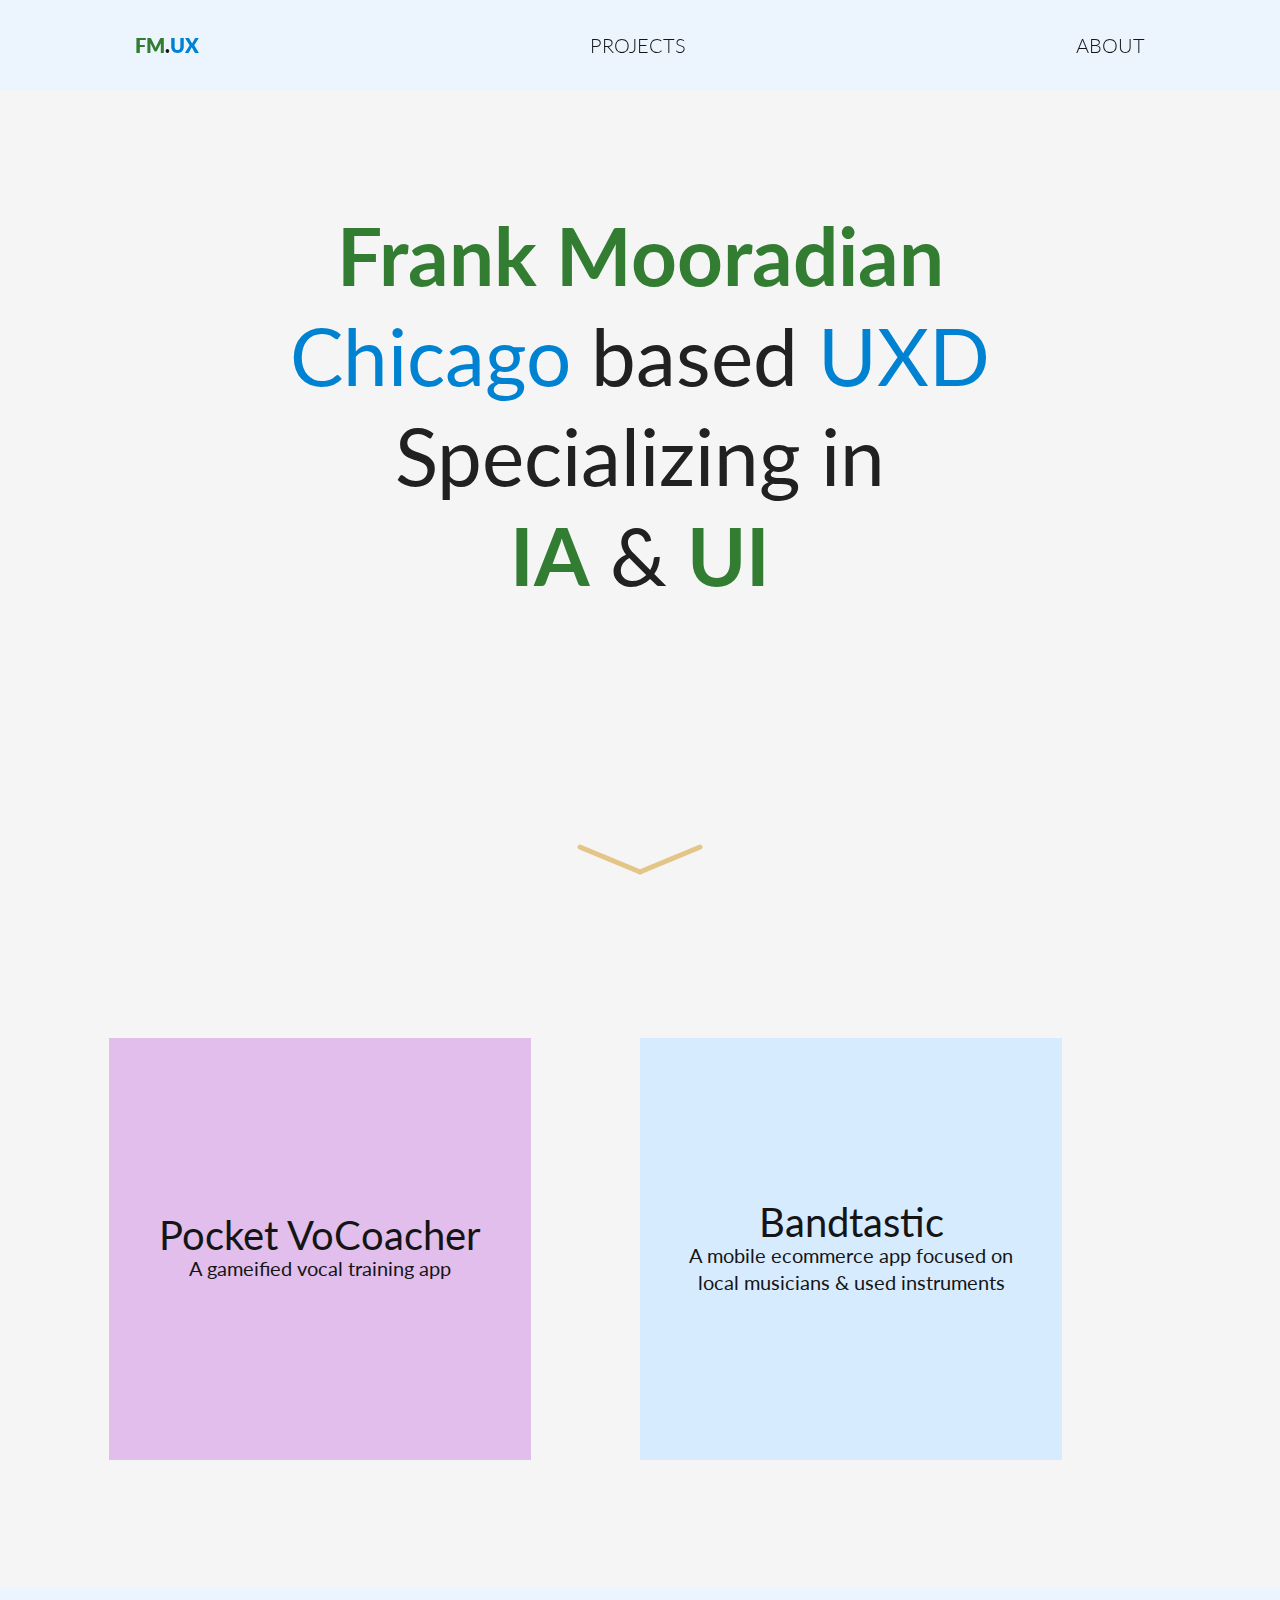
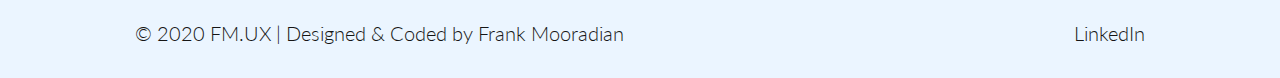
==== commit 5054b205: "yay text boo total grid alignment" ====
--- a/index.html
+++ b/index.html
@@ -86,7 +86,7 @@
 
                     <div class="project-text">
                         <div class="project-title">Bandtastic</div>
-                        <div class="project-content">A mobile ecommerce app focused on local musicians & used instruments</div>
+                        <div class="project-content">A mobile ecommerce app focused on<br>local musicians & used instruments</div>
                     </div>
                         
                 </div>
--- a/css/style.css
+++ b/css/style.css
@@ -79,13 +79,13 @@
     grid-auto-rows: auto;
     grid-template-columns: auto;
     grid-auto-columns: auto;
+    justify-content: center;
+    align-content: center;
   }
   .grid-project-tile { /*Items are the individuals, & content is the chunk*/
     display: grid;
     justify-items: center;
     align-items: center;
-    /*justify-content: center; THIS IS HAVING NO EFFECT
-    align-content: center;*/
 }
 .project-tile-bg, .project-text {
     grid-row: 1 / 1;
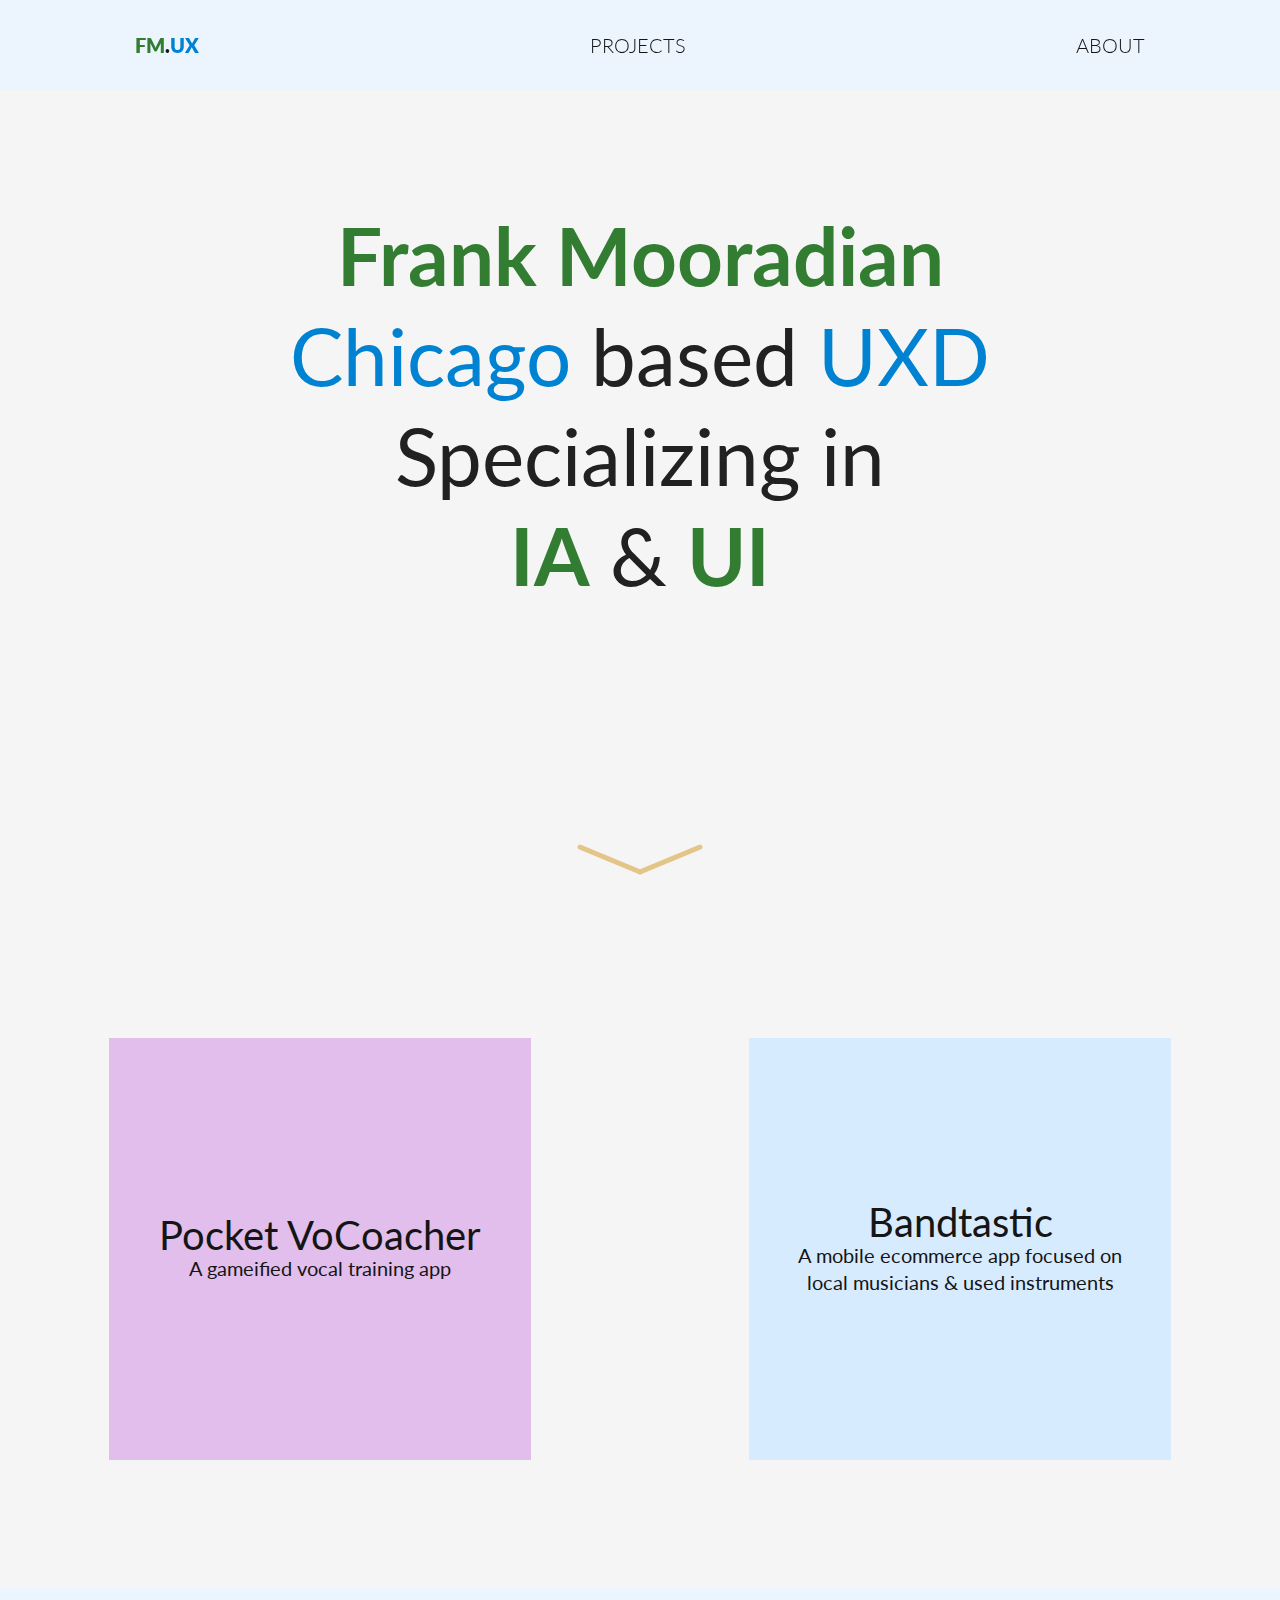
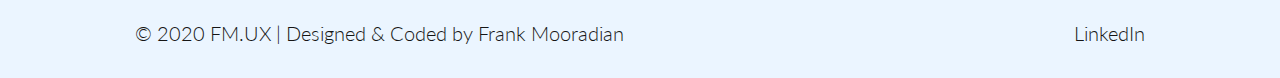
==== commit b7b47daa: "spacing complete for now" ====
--- a/index.html
+++ b/index.html
@@ -43,8 +43,7 @@
 						sizes="(min-width: 675px) and (max-width: 1150px) 57px,
 									(min-width: 1150px) 128px,
                                     28px"
-                                    alt="arrow down to case studies"
-					/>
+                                    alt="arrow down to case studies"/>
 				</a>
         </div>
         
@@ -93,12 +92,23 @@
             </a>
                 
 
+<!--
+    OK, HERE WE GOOOO AS A REMINDER for coming back to this 1 year from now
+    Mobile grid layout is an automatic single column...
+    Tablet is 2, but doesn't need spacing in the media query. I'm OK with the whitespace created by having an odd number.
+    
+    DESK!
+    Using 1/3 of a line is too much whitespace, & the 2/3 need to be centered & spaced out BUT,
+    Once I have 3, I wont need spacing.
+    
+    WHEN I HAVE 4!...it's time to mess with the grid.
+    Making a line of 3 & 1 would mean using grid placement for the 4th to center it, that's fine.
+    MAKING A LINE OF 3 & 2!...a person might suggest flexbox now.
+    A first line of 3/3 & a 2nd line of 2/3 would either require.
+        6 columns, & placing the top row on 1, 3, & 5, which I suspect would make tiny gaps appear between each item I didn't try it,
+        OR,
+        2 different grids. 1 that's 3 columns, & another using 
 
-
-
-
-
-<!--
 
             <a href="case-Extra.html">			
 				<div class="project-vocoacher grid-project-tile">           
@@ -113,10 +123,11 @@
 
 						<div class="project-text">
 							<div class="project-title">Extra</div>
-							<div class="project-content">copy copy copy copy copy copy copy copy copy copy copy copy copy copy copy copy copy</div>
+							<div class="project-content">copy copy copy copy copy copy copy copy copy</div>
 						</div>
                 </div>
             </a>
+
 
             <a href="case-ExtraExtraExtraExtraExtraExtra.html">			
 				<div class="project-vocoacher grid-project-tile">
@@ -130,21 +141,31 @@
                                 alt="Pocket VoCoacher case study"/>
 
 						<div class="project-text">
-							<div class="project-title">ExtraExtraExtraExtraExtraExtraExtraExtraExtraExtraExtraExtra</div>
-							<div class="project-content">copy copy copy copy copy copy copy copy copy copy copy copy copy copy copy copy copy</div>
+							<div class="project-title">ExtraExtra</div>
+							<div class="project-content">copy copy copy copy copy copy copy copy copy</div>
 						</div>
                 </div>
             </a>
-                
 
 
+            <a href="case-ExtraExtraExtraExtraExtraExtra.html">			
+				<div class="project-vocoacher grid-project-tile">
+                        <img class="project-tile-bg"
+                        srcset="tab-assets/project-vocoach.png 384w,
+								desk-assets/project-vocoach.png 560w"
+								src="mob-assets/project-vocoach.png"
+								
+								sizes="(min-width: 675px) and (max-width: 1150px) 50vw,
+                                (min-width: 1150px) 33vw"
+                                alt="Pocket VoCoacher case study"/>
+
+						<div class="project-text">
+							<div class="project-title">ExtraExtra</div>
+							<div class="project-content">copy copy copy copy copy copy copy copy copy</div>
+						</div>
+                </div>
+            </a>
 -->
-
-
-
-
-
-
 		</section>
 
 		
--- a/css/style.css
+++ b/css/style.css
@@ -73,14 +73,12 @@
 }
 
 /* Projects */
-.grid-projects { /*Grid created based on srcset image size in html*/
+.grid-projects {
+    /*Grid created based on srcset image size in html
+    AND, no spacing required until media queries desk
+    BECAUSE, I'm ok with a chunk missing in tablet,
+    but would rather center it on desktop.*/
     display: grid;
-    grid-template-rows: auto;
-    grid-auto-rows: auto;
-    grid-template-columns: auto;
-    grid-auto-columns: auto;
-    justify-content: center;
-    align-content: center;
   }
   .grid-project-tile { /*Items are the individuals, & content is the chunk*/
     display: grid;
@@ -747,9 +745,7 @@
   /* Index ------------------------- */
   .grid-arrow { height: 85px; }
   .grid-projects {  
-    grid-template-columns: 50vw 50vw;
-    grid-template-rows: 1fr;
-    justify-content: center;
+    grid-template-columns: 1fr 1fr;
   }
   body {  font-size: 1.125em; }
   .hero { font-size: 2em; }
@@ -914,9 +910,7 @@
 @media screen and (min-width: 1150px) {
   /* Index ------------------------- */
   .grid-arrow { height: 100px; }
-  .grid-projects {  
-    grid-template-columns: auto auto auto;
-    justify-content: space-evenly;}
+  /*.grid-projects {  grid-template-columns: 1fr 1fr; } I can't believe I didn't even need this*/
   body {  font-size: 1.25em;  }
   .hero { font-size: 3em; }
   .project-title {  font-size: 2em; }
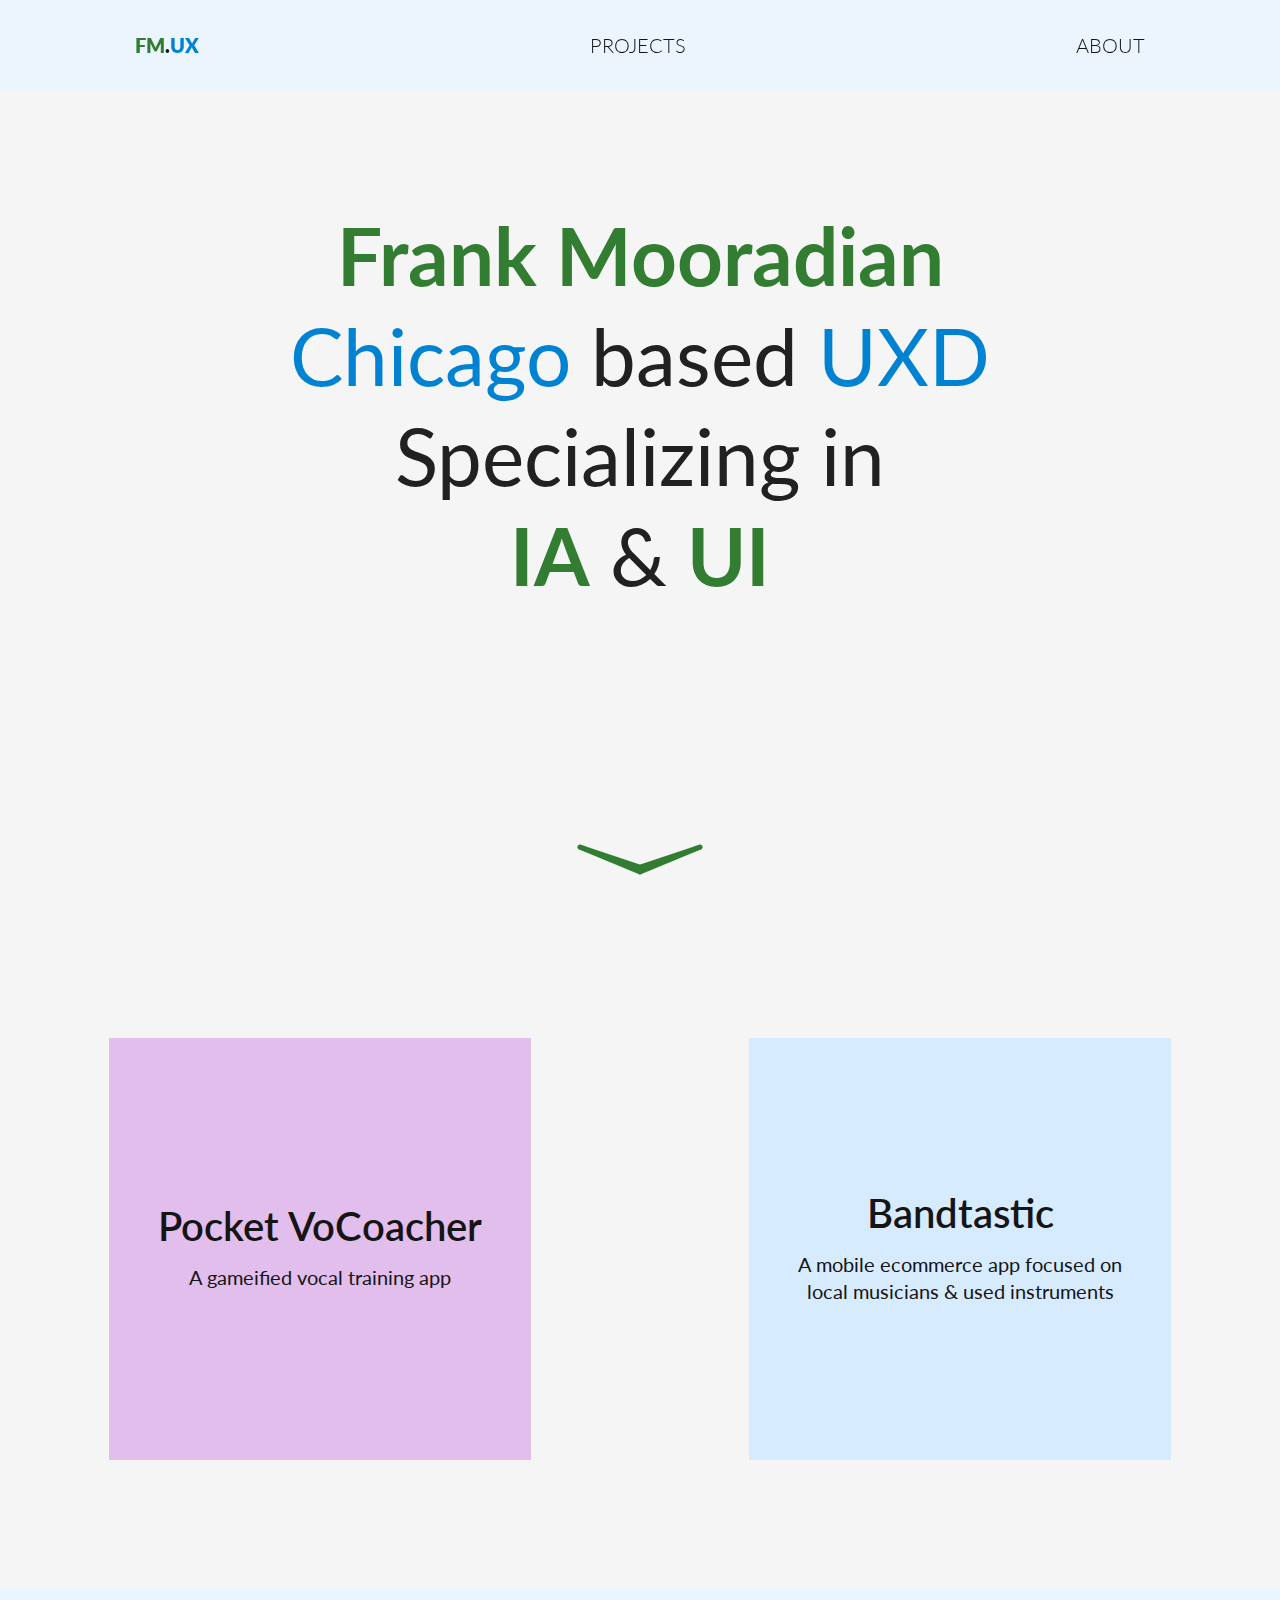
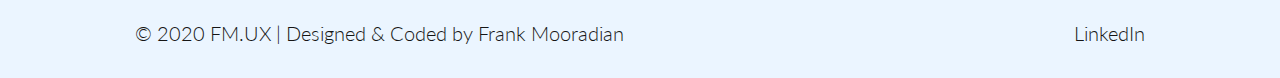
==== commit ff1daab7: "WOW Index almost finished just project borders" ====
--- a/index.html
+++ b/index.html
@@ -51,7 +51,7 @@
         <a name="projects"></a>  <!--This is for #projects from blinking arrow -->
 
 
-		<section class="projects grid-projects mar-vert10">
+		<section class="projects grid-projects ">
 
             <a href="case-vocoacher.html">
 				<div class="project-vocoacher grid-project-tile">
@@ -90,7 +90,7 @@
                         
                 </div>
             </a>
-                
+
 
 <!--
     OK, HERE WE GOOOO AS A REMINDER for coming back to this 1 year from now
@@ -107,64 +107,7 @@
     A first line of 3/3 & a 2nd line of 2/3 would either require.
         6 columns, & placing the top row on 1, 3, & 5, which I suspect would make tiny gaps appear between each item I didn't try it,
         OR,
-        2 different grids. 1 that's 3 columns, & another using 
-
-
-            <a href="case-Extra.html">			
-				<div class="project-vocoacher grid-project-tile">           
-                        <img class="project-tile-bg"
-                        srcset="tab-assets/project-vocoach.png 384w,
-								desk-assets/project-vocoach.png 560w"
-								src="mob-assets/project-vocoach.png"
-								
-								sizes="(min-width: 675px) and (max-width: 1150px) 50vw,
-                                (min-width: 1150px) 33vw"
-                                alt="Pocket VoCoacher case study"/>
-
-						<div class="project-text">
-							<div class="project-title">Extra</div>
-							<div class="project-content">copy copy copy copy copy copy copy copy copy</div>
-						</div>
-                </div>
-            </a>
-
-
-            <a href="case-ExtraExtraExtraExtraExtraExtra.html">			
-				<div class="project-vocoacher grid-project-tile">
-                        <img class="project-tile-bg"
-                        srcset="tab-assets/project-vocoach.png 384w,
-								desk-assets/project-vocoach.png 560w"
-								src="mob-assets/project-vocoach.png"
-								
-								sizes="(min-width: 675px) and (max-width: 1150px) 50vw,
-                                (min-width: 1150px) 33vw"
-                                alt="Pocket VoCoacher case study"/>
-
-						<div class="project-text">
-							<div class="project-title">ExtraExtra</div>
-							<div class="project-content">copy copy copy copy copy copy copy copy copy</div>
-						</div>
-                </div>
-            </a>
-
-
-            <a href="case-ExtraExtraExtraExtraExtraExtra.html">			
-				<div class="project-vocoacher grid-project-tile">
-                        <img class="project-tile-bg"
-                        srcset="tab-assets/project-vocoach.png 384w,
-								desk-assets/project-vocoach.png 560w"
-								src="mob-assets/project-vocoach.png"
-								
-								sizes="(min-width: 675px) and (max-width: 1150px) 50vw,
-                                (min-width: 1150px) 33vw"
-                                alt="Pocket VoCoacher case study"/>
-
-						<div class="project-text">
-							<div class="project-title">ExtraExtra</div>
-							<div class="project-content">copy copy copy copy copy copy copy copy copy</div>
-						</div>
-                </div>
-            </a>
+        2 different grids. 1 that's 3 columns, & another using 2 columns.
 -->
 		</section>
 
--- a/css/style.css
+++ b/css/style.css
@@ -1,16 +1,9 @@
 /*
   ========================================
-
-  - alt="all my images">
-
-  - Remove unneeded font weights in html when finished
-
-  - just testing a change
-
   "I would maybe consider pulling the styles into different files for each page and a global, and it looked like there are some classes that you don't need. For example, I see a footer element with a footer class, you could just select on the element instead of adding a class."
-
   ========================================
 */
+
 
 
 
@@ -41,7 +34,8 @@
     scroll-behavior: smooth;
 }
 /* Header */
-.nav-sticky-wrapper { /*Justa-note: .nav-sticky-wrapper is redundant & could use header. I guess back then...semantics or planning.*/
+.nav-sticky-wrapper {
+/*Justa-note: .nav-sticky-wrapper is redundant & could use header. I guess back then...semantics or planning.*/
   position: fixed;
   top: 0;
   left: 0;
@@ -106,7 +100,6 @@
   right: 0;
   background: #EBF5FF;
   z-index: 10;
-  margin-top: 10vh;
 }
 
 /* about.grid =============================== */
@@ -332,8 +325,7 @@
 .hero {
 text-align: center;
 font-size: 1.5em;
-/* Unitless: use this number multiplied by
-the element's font size */ 
+/* Unitless: use this number multiplied by the element's font size */ 
 line-height: 1.25;
 
 }
@@ -350,11 +342,14 @@
   font-weight: bold;
 }
 
-Projects 
+/* Projects */
+.projects {
+    margin-top: 10vw;
+  }
 .project-title {
   font-size: 1.75em;
   font-weight: 600;
-  padding: 5px;
+  padding-bottom: 1vh;
 }
 .project-content {
   line-height: 1.125em;
@@ -500,9 +495,7 @@
   color: #FAFAFA;
   outline: solid 1px #6DB66D;
 }
-.grid-vocoach-screen a:hover img { /*This is in the case study*/
-  transform: scale(1.05); 
-}
+
 
 /* About */
 .north-strip { background-color: #C8E6C8; }
@@ -560,8 +553,9 @@
     color: #AF50D7;
 }
 
-
-
+.grid-vocoach-screen a:hover img {
+    transform: scale(1.05); 
+}
 
 
 
@@ -749,6 +743,7 @@
   }
   body {  font-size: 1.125em; }
   .hero { font-size: 2em; }
+  .projects {   margin-bottom: 10vw;  }
   .project-title {  font-size: 2em; }
   .project-content {  line-height: 1.25em; }
   /* About ------------------------- */
@@ -910,10 +905,13 @@
 @media screen and (min-width: 1150px) {
   /* Index ------------------------- */
   .grid-arrow { height: 100px; }
-  /*.grid-projects {  grid-template-columns: 1fr 1fr; } I can't believe I didn't even need this*/
+  /*.grid-projects {  grid-template-columns: 1fr 1fr; } I can't believe I didn't even need this. Needed when inserting next.*/
   body {  font-size: 1.25em;  }
   .hero { font-size: 3em; }
-  .project-title {  font-size: 2em; }
+  .project-title {
+    font-size: 2em;
+    padding-bottom: 2vh;
+  }
   .project-content {  line-height: 1.375em; }
   /* About ------------------------- */
   .grid-bio-h2s { grid-column: span 3; }
@@ -935,15 +933,9 @@
   /* Case Study GRIDS! ================================= */
   /* BANDTASTIC ------------------------- */
   .bandastic-mvp-graph {  width: 30vw;  }
-  .persona-pic {
-    width: 10vw;
-  }
-  .grid-color-chip-group {
-    grid-template-columns: auto auto auto;
-  }
-  .color-chip {
-    width: 16.66vw;
-  }
+  .persona-pic {    width: 10vw;  }
+  .grid-color-chip-group {  grid-template-columns: auto auto auto;  }
+  .color-chip { width: 16.66vw;  }
   .grid-bandtastic-typog {  grid-template-columns: 4fr 1fr; }
   .bandtastic-iteration-chunk { justify-self: center; }
   .grid-bandtastic-atomic { 
@@ -951,29 +943,20 @@
     justify-items: center;
   }
   /* POCKET VOCOACHER ------------------------- */
-  .grid-vocoach-discovery {
-    grid-template-columns: auto auto;
-  }
+  .grid-vocoach-discovery { grid-template-columns: auto auto;  }
   .vocoach-learning-graph { width: 30vw;  }
   .grid-vocoach-gamified {
     grid-template-rows: auto auto;
     grid-template-columns: auto auto; }
-    .vocoach-gamified-top {
-      grid-column: 1 / 3;
-  }
-  .grid-vocoach-flows {
-    grid-template-rows: auto auto; }
-    .vocoach-flows {
-      justify-self: center;
-  }
-  .grid-vocoach-logo-paper  {
-    grid-template-columns: auto auto auto auto auto;
-  }
+  .vocoach-gamified-top { grid-column: 1 / 3;  }
+  .grid-vocoach-flows { grid-template-rows: auto auto; }
+  .vocoach-flows {    justify-self: center;  }
+  .grid-vocoach-logo-paper  {   grid-template-columns: auto auto auto auto auto;  }
   /* Styling & Specific ------------------------- */
   .bandtastic-proto-button { width: 33%; }
   .vocoach-proto-button { width: 33%; }
   /* Header/Footer Horizontal Responsive Padding ------------------------- */
- .nav, .footer, .self {
+  .nav, .footer, .self {
     padding-left:   10vh;
     padding-right:  10vh;
  }
@@ -984,13 +967,11 @@
 /* giant screens */
 @media screen and (min-width: 1280px) {
   .hero { font-size: 4em; }
-
-    /* Header/Footer Horizontal Responsive Padding ------------------------- */
- .nav, .footer, .self {
+  /* Header/Footer Horizontal Responsive Padding ------------------------- */
+  .nav, .footer, .self {
     padding-left:   15vh;
     padding-right:  15vh;
  }
-     
 }
 
 
@@ -1097,4 +1078,8 @@
 .mar-horz40 {
   margin-left: 20vw;
   margin-right: 20vw;
-}+}
+
+
+
+
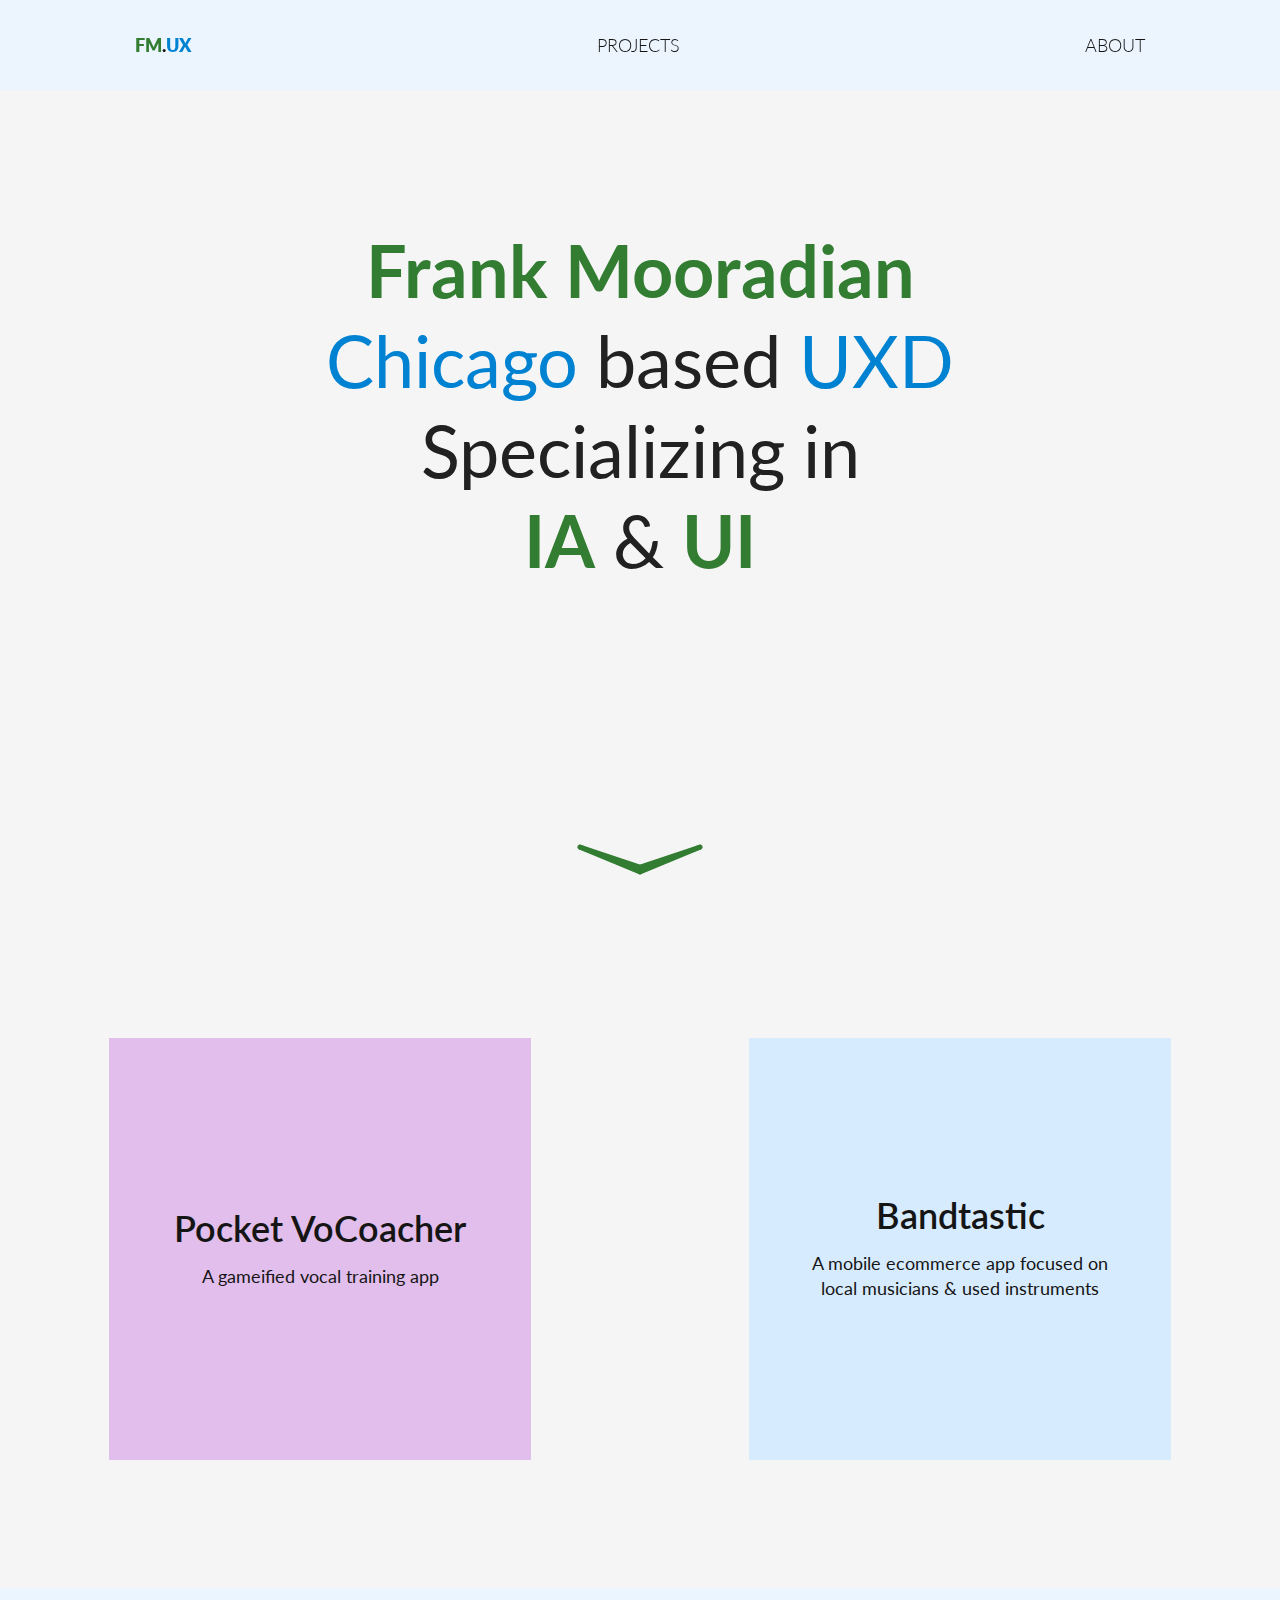
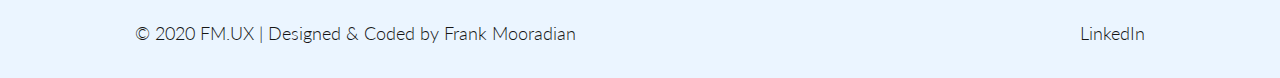
==== commit 908999bc: "Shadow hover fin" ====
--- a/index.html
+++ b/index.html
@@ -51,7 +51,7 @@
         <a name="projects"></a>  <!--This is for #projects from blinking arrow -->
 
 
-		<section class="projects grid-projects ">
+		<section class="projects grid-projects">
 
             <a href="case-vocoacher.html">
 				<div class="project-vocoacher grid-project-tile">
--- a/css/style.css
+++ b/css/style.css
@@ -487,14 +487,14 @@
     50% { opacity: 0; }
     100% { opacity: 1; }
 }
-.project-vocoacher a:hover img {
-  color: #FAFAFA;
-  outline: solid 1px #E3C588;
-}
-.project-bandtastic a:hover img {
-  color: #FAFAFA;
-  outline: solid 1px #6DB66D;
-}
+.project-tile-bg:hover {
+    z-index: 10;    
+    box-shadow:0px 2px 5px rgb(0, 0, 0);
+    opacity: 25%;
+}
+
+
+
 
 
 /* About */
@@ -905,7 +905,10 @@
 @media screen and (min-width: 1150px) {
   /* Index ------------------------- */
   .grid-arrow { height: 100px; }
-  /*.grid-projects {  grid-template-columns: 1fr 1fr; } I can't believe I didn't even need this. Needed when inserting next.*/
+  .grid-projects {
+    /*I can't for the life of me center the 2 column grid
+    grid-template-columns: 1fr 1fr;
+  }*/
   body {  font-size: 1.25em;  }
   .hero { font-size: 3em; }
   .project-title {
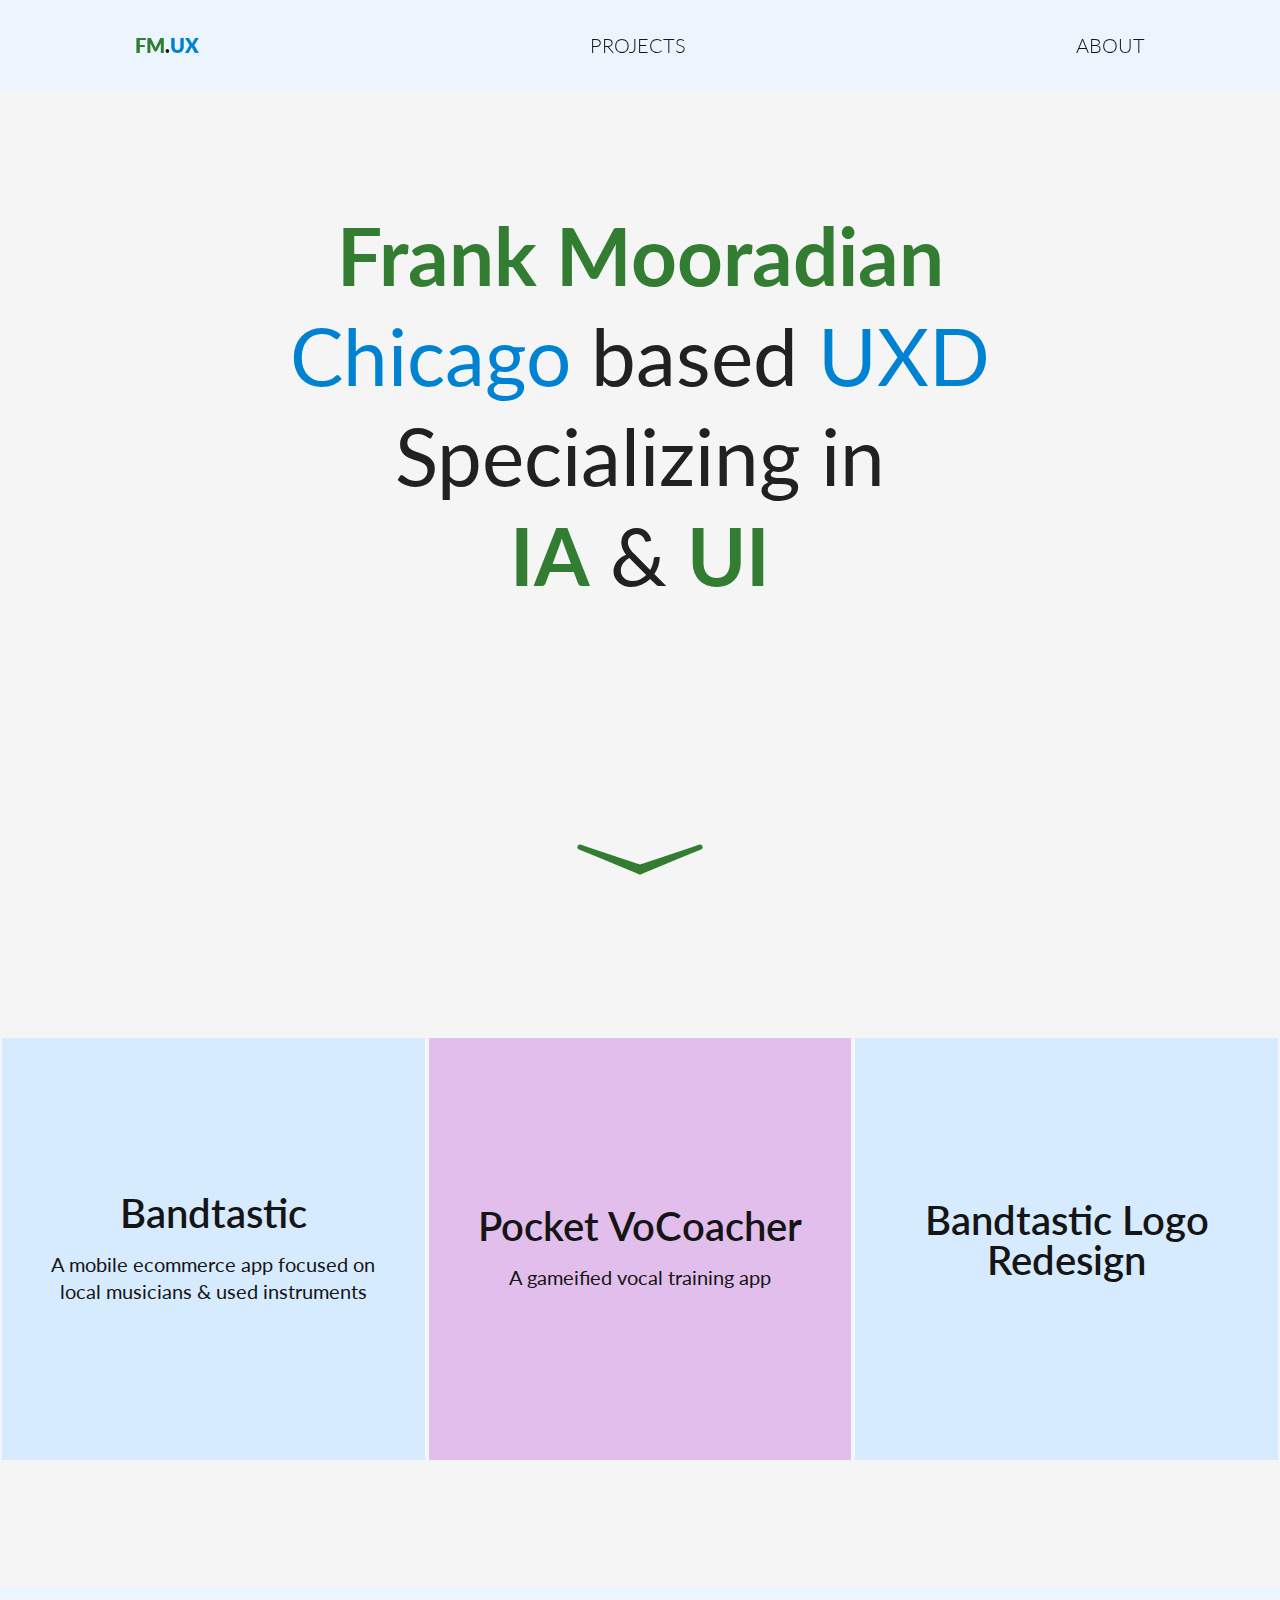
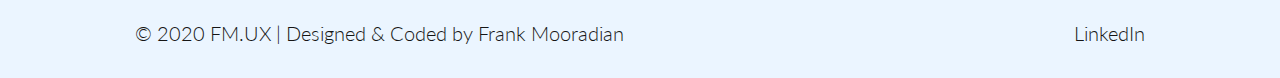
==== commit b064de53: "Finishing touches on copy & index" ====
--- a/index.html
+++ b/index.html
@@ -53,43 +53,73 @@
 
 		<section class="projects grid-projects">
 
-            <a href="case-vocoacher.html">
+
+
+      <a href="case-bandtastic.html">
+				<div class="project-bandtastic grid-project-tile"> 
+          <img class="project-tile-bg"
+            srcset="tab-assets/project-bandtastic.png 384w, 								
+            desk-assets/project-bandtastic.png 560w"
+						src="mob-assets/project-bandtastic.png"
+						
+						sizes="(min-width: 675px) and (max-width: 1150px) 50vw,
+              (min-width: 1150px) 33vw"
+              alt="Bandtastic case study"/>
+
+          <div class="project-text">
+            <div class="project-title">Bandtastic
+            </div>
+            <div class="project-content">A mobile ecommerce app focused on<br>local musicians & used instruments
+            </div>
+          </div>
+                        
+        </div>
+      </a>
+
+
+
+      <a href="case-vocoacher.html">
 				<div class="project-vocoacher grid-project-tile">
-                    <img class="project-tile-bg"
-                        srcset="tab-assets/project-vocoach.png 384w,
-								desk-assets/project-vocoach.png 560w"
-								src="mob-assets/project-vocoach.png"
+            <img class="project-tile-bg"
+              srcset="tab-assets/project-vocoach.png 384w,
+							desk-assets/project-vocoach.png 560w"
+							src="mob-assets/project-vocoach.png"
 								
-								sizes="(min-width: 675px) and (max-width: 1150px) 50vw,
-                                (min-width: 1150px) 33vw"
-                                alt="Pocket VoCoacher case study"/>
+							sizes="(min-width: 675px) and (max-width: 1150px) 50vw,
+                (min-width: 1150px) 33vw"
+                alt="Pocket VoCoacher case study"/>
                     
-					<div class="project-text">
-						<div class="project-title">Pocket VoCoacher</div>
-					    <div class="project-content">A gameified vocal training app</div>
+				  <div class="project-text">
+						<div class="project-title">Pocket VoCoacher
+            </div>
+					  <div class="project-content">A gameified vocal training app
+            </div>
 					</div>
-                </div>
-            </a>
+        </div>
+      </a>
 
-            
-            <a href="case-bandtastic.html">
+           
+      
+      <a href="case-bandtastic-logo.html">
 				<div class="project-bandtastic grid-project-tile"> 
-                    <img class="project-tile-bg"
-                        srcset="tab-assets/project-bandtastic.png 384w, 								
-                                desk-assets/project-bandtastic.png 560w"
-								src="mob-assets/project-bandtastic.png"
+          <img class="project-tile-bg"
+            srcset="tab-assets/project-bandtastic.png 384w, 								
+            desk-assets/project-bandtastic.png 560w"
+						src="mob-assets/project-bandtastic.png"
 						
-								sizes="(min-width: 675px) and (max-width: 1150px) 50vw,
-                                (min-width: 1150px) 33vw"
-                                alt="Bandtastic case study"/>
+						sizes="(min-width: 675px) and (max-width: 1150px) 50vw,
+              (min-width: 1150px) 33vw"
+              alt="Bandtastic case study"/>
 
-                    <div class="project-text">
-                        <div class="project-title">Bandtastic</div>
-                        <div class="project-content">A mobile ecommerce app focused on<br>local musicians & used instruments</div>
-                    </div>
+          <div class="project-text">
+            <div class="project-title">Bandtastic Logo Redesign
+            </div>
+            <div class="project-content">
+            </div>
+          </div>
                         
-                </div>
-            </a>
+        </div>
+      </a>
 
 
 <!--
--- a/css/style.css
+++ b/css/style.css
@@ -156,9 +156,9 @@
 }
 .swot-item-title {
   display: grid;
-  justify-content: center;
-  row-gap: 5vh;
-  column-gap: 5vw;
+  grid-template-rows: 15vh;
+  justify-items: center;
+  align-items: center;
 }
 .grid-persona-section {
   display: grid;
@@ -225,6 +225,7 @@
 .grid-bandtastic-greenNblueButt, 
 .grid-bandtastic-iterations,
 .grid-bandtastic-atomic,
+
 .vocoach-mockup,
 .grid-vocoach-discovery, 
 .grid-vocoach-gamified, 
@@ -240,7 +241,22 @@
 .grid-vocoach-style,
 .grid-vocoach-version, 
 .grid-vocoach-vis-pattern, 
-.grid-vocoach-screen {
+.grid-vocoach-screen,
+
+.grid-bt-centerthisplease,
+.grid-bt-redesign-snapshot-collage,
+.grid-bt-step-centerpiece,
+.grid-bt-step-choosing-0,
+.grid-bt-step-choosing-1,
+.grid-bt-step-choosing-2,
+.grid-bt-step-choosing-3,
+.grid-bt-step-choosing-4,
+.grid-bt-step-final-three,
+.grid-bt-step-fin,
+.grid-bt-step-pot,
+.grid-bt-step-bal,
+.grid-bt-step-flat,
+.grid-bt-step-final {
   display: grid;
   justify-items: center;
   justify-content: center;
@@ -249,8 +265,6 @@
   row-gap: 5vh;
   column-gap: 5vw;
 }
-
-
 
 
 
@@ -407,11 +421,20 @@
   text-align: center;
 }
 .swot-item-label {
-  color: #E3C588
+  color: #002341
 }
 .swot-title {
-  font-size: 1.625em;
+  /*font-size: 1.625em;*/
+  font-size: 2em;;
   font-weight: 100;
+}
+.sub-heading { 
+    /*Almost replaced SWOT Title but, unique padding.
+    Consider for future case studies & labeling of smaller parts*/
+    font-size: 2em;
+    font-weight: 100;
+    text-align: center;
+    padding: 10vh 0 5vh 0;
 }
 .grid-swot ul li, .swot-conclusion {
   text-align: left;
@@ -489,7 +512,7 @@
 }
 .project-tile-bg:hover {
     z-index: 10;    
-    box-shadow:0px 2px 5px rgb(0, 0, 0);
+    box-shadow:0px 2px 5px #616161;
     opacity: 25%;
 }
 
@@ -503,8 +526,10 @@
 .bio-blue { background-color: #0082D2; }
 
 /* Case Studies OVERRIDE IN SPECIFIC */
+.case-hero, .short-description {
+    color: #F0F0F0;
+}
 .case-snapshot {
-  background-color: #F0F0F0;
   color: #212121;
 }
 
@@ -522,20 +547,12 @@
   border-radius: 50px;
   border: none;
 }
-.bandtastic-proto-button:hover {
-  -webkit-box-shadow: 1px 1px 5px 0px rgba(0,0,0,1);
--moz-box-shadow: 1px 1px 5px 0px rgba(0,0,0,1);
-box-shadow: 1px 1px 5px 0px rgba(0,0,0,1);
-}
-.vocoach-proto-button:hover {
-  -webkit-box-shadow: 1px 1px 5px 0px rgba(0,0,0,1);
--moz-box-shadow: 1px 1px 5px 0px rgba(0,0,0,1);
-box-shadow: 1px 1px 5px 0px rgba(0,0,0,1);
-}
-
-.swot { 
-  border-bottom: 1px ridge rgb(0, 0, 0);
-}
+.bandtastic-proto-button:hover, .vocoach-proto-button:hover {
+  -webkit-box-shadow: 0px 2px 5px #616161;
+-moz-box-shadow: 0px 2px 5px #616161;
+box-shadow:0px 2px 5px #616161;
+}
+.swot { border-bottom: 2px solid #FAFAFF;   }
 li img {
   vertical-align: middle;
 }
@@ -544,7 +561,7 @@
 }
 
 .alternate {
-  background-color: #F0F0F0;
+  background-color: #F2F2F2;
   color: #151515; }
   .alternate a {
     text-decoration: none;
@@ -569,9 +586,9 @@
   ========================================
 */
 
-.case-study { margin: 10vh 0 0 0; }
+/*.case-study { margin: 10vh 0 0 0; } /*Dodges Header, removed to blend color*/
 /* Hero ================================= */
-.case-hero { padding: 15vh 0 15vh 0;  }
+.case-hero { padding: 15vh 0 5vh 0;  }
 .app-name { margin: 0 0 5vh 0;  }
 
 /* Intro-Problem-Solution ================================= */
@@ -584,7 +601,7 @@
 .process-title {  padding: 10vh 0 10vh 0; }
 
 /* Process Titles & Icons ================================= */
-.process-box {  padding: 10vh 0 0 0; }/*No bottom because .mar-full-width*/
+.process-box {  padding: 10vh 0 0 0; } /*No bottom because .mar-full-width*/
 .process-icon { padding: 0 0 2vh 0; }
 /* SWOT  ================================= */
 .swot-title { padding: 10vh 0 5vh 0;}
@@ -619,19 +636,22 @@
   ========================================
 */
 .case-hero-bandtastic {
+  /*
+  This img not needed unless using logo image
   background-image: url(../desk-assets/project-bandtastic-banner-center.png);
   background-size: cover;
   background-position: center;
-  
+  */
+  background-color: #1863CD;
 }
 .app-bg-color-bandtastic {
-  background-color: #E1EAF7;
+  background-color: #D1E0F5;
 }
 .bandastic-mvp-graph {
   width: 75vw;
 }
 .conclusion-bg-bandtastic {
-  background-color: rgb(9, 38, 78);
+  background-color: #D1E0F5;
 }
 .bandtastic li:before {
   /* For a round bullet */
@@ -668,18 +688,22 @@
   ========================================
 */
 .case-hero-vocoach {
+  /*
+  This img not needed unless using logo image
   background-image: url(../desk-assets/project-vocoach-banner-center.png);
   background-size: cover;
   background-position: center;
+  */
+  background-color: #4A148C;
 }
 .app-bg-color-vocoach {
-  background-color: rgb(234, 217, 255);
+  background-color: #E1D2EB;
 }
 .vocoach-learning-graph {
   width: 75vw;
 }
 .conclusion-bg-vocoach {
-  background-color: #240A44;
+  background-color: #E1D2EB;
 }
 .vocoacher li:before {
   /* For a round bullet */
@@ -721,6 +745,32 @@
   background-color: #e5e5e5;
 }
 
+/*
+  ========================================
+  Bandtastic Logo Redesign Specific
+  ========================================
+*/
+
+.grid-bt-redesign-snapshot-collage {
+    column-gap: 1vw;
+    row-gap: 1vh;
+    grid-template-columns: auto auto auto;
+}
+.grid-bt-step-choosing-1,
+.grid-bt-step-choosing-2,
+.grid-bt-step-choosing-3,
+.grid-bt-step-choosing-4 {
+    grid-template-columns: auto auto;
+    margin-left: 10vw;
+    margin-right: 10vw;
+}
+.grid-bt-step-flat {
+  grid-template-columns: auto auto;
+}
+.case-content-centerpiece {
+  margin: 0 5vw 0 5vw;
+}
+
 
 
 
@@ -772,7 +822,8 @@
   }
   /* case-content override to keep centered... */
   .problem, .solution { text-align: center; }
-  .swot { border: 5px solid rgb(0, 0, 0);  }
+  .swot { border: 2px solid #FAFAFF;  }
+  /*This is NOT redundant because it goes from just bottom, to all 4 sides*/
   .swot-title {
     text-align: center;
   }
@@ -880,6 +931,35 @@
     padding-left:   5vh;
     padding-right:  5vh;
   }
+  /* Bandtastic Logo Redesign ------------------------- */
+  .grid-bt-redesign-snapshot-collage {
+    grid-template-columns: auto auto auto auto;
+  }
+   .grid-bt-step-centerpiece {
+        grid-template-columns: 1fr 4fr;
+        margin-left: 5vw;
+  }
+   .grid-bt-step-choosing-1,
+   .grid-bt-step-choosing-2,
+   .grid-bt-step-choosing-3,
+   .grid-bt-step-choosing-4 {
+        grid-template-columns: auto auto;
+        margin-left: 25vw;
+        margin-right: 25vw;
+  }
+  .grid-bt-step-final-three {
+    margin-left: 15vw;
+    margin-right: 15vw;
+  }
+  .grid-bt-step-fin, .grid-bt-step-pot, .grid-bt-step-bal {
+    margin-left: 15vw;
+    margin-right: 15vw;
+  }
+  .case-content-centerpiece {
+    margin: 0 5vw 0 0;
+  }
+  
+
 }
 
 
@@ -906,9 +986,8 @@
   /* Index ------------------------- */
   .grid-arrow { height: 100px; }
   .grid-projects {
-    /*I can't for the life of me center the 2 column grid
-    grid-template-columns: 1fr 1fr;
-  }*/
+    grid-template-columns: 1fr 1fr 1fr;
+  }
   body {  font-size: 1.25em;  }
   .hero { font-size: 3em; }
   .project-title {
@@ -930,7 +1009,7 @@
   .case-section-major-label { font-size: 3em;  }
   .case-section-label {font-size: 2.5em;}
   .conclusion-content { margin: 0 20vw 0 20vw;  }
-  .mar-full-width {  padding: 5vh 20vw 5vh 20vw;  }
+  .mar-full-width {  padding: 5vh 15vw 5vh 15vw;  }
   .swot-conclusion {  padding: 5vh 20vw 5vh 20vw;   }
   .vocoach-ia-intro {  margin: 10vh 20vw 5vh 20vw;   }
   /* Case Study GRIDS! ================================= */
@@ -954,7 +1033,7 @@
   .vocoach-gamified-top { grid-column: 1 / 3;  }
   .grid-vocoach-flows { grid-template-rows: auto auto; }
   .vocoach-flows {    justify-self: center;  }
-  .grid-vocoach-logo-paper  {   grid-template-columns: auto auto auto auto auto;  }
+  .grid-vocoach-logo-paper  {   grid-template-columns: auto auto auto auto auto;    }
   /* Styling & Specific ------------------------- */
   .bandtastic-proto-button { width: 33%; }
   .vocoach-proto-button { width: 33%; }
@@ -962,8 +1041,39 @@
   .nav, .footer, .self {
     padding-left:   10vh;
     padding-right:  10vh;
- }
-}
+  }
+  /* Bandtastic Logo Redesign ------------------------- */
+  .grid-bt-redesign-snapshot-collage {
+    grid-template-columns: auto auto auto auto auto;
+  }
+  .grid-bt-step-centerpiece {
+      grid-template-columns: 1fr 6fr;
+      margin-left: 10vw;
+      margin-right: 10vw;
+  }
+  .grid-bt-step-choosing-1,
+  .grid-bt-step-choosing-2,
+  .grid-bt-step-choosing-3,
+  .grid-bt-step-choosing-4 {
+      grid-template-columns: auto auto;
+      margin-left: 33vw;
+      margin-right: 33vw;
+  }
+  .grid-bt-step-final-three {
+      grid-template-columns: auto auto;
+      margin-left: 10vw;
+      margin-right: 10vw;
+  }
+  .grid-bt-step-fin, .grid-bt-step-pot, .grid-bt-step-bal {
+    margin-left: 25vw;
+    margin-right: 25vw;
+  }
+
+
+}
+
+
+
 
 
 
@@ -1081,8 +1191,4 @@
 .mar-horz40 {
   margin-left: 20vw;
   margin-right: 20vw;
-}
-
-
-
-
+}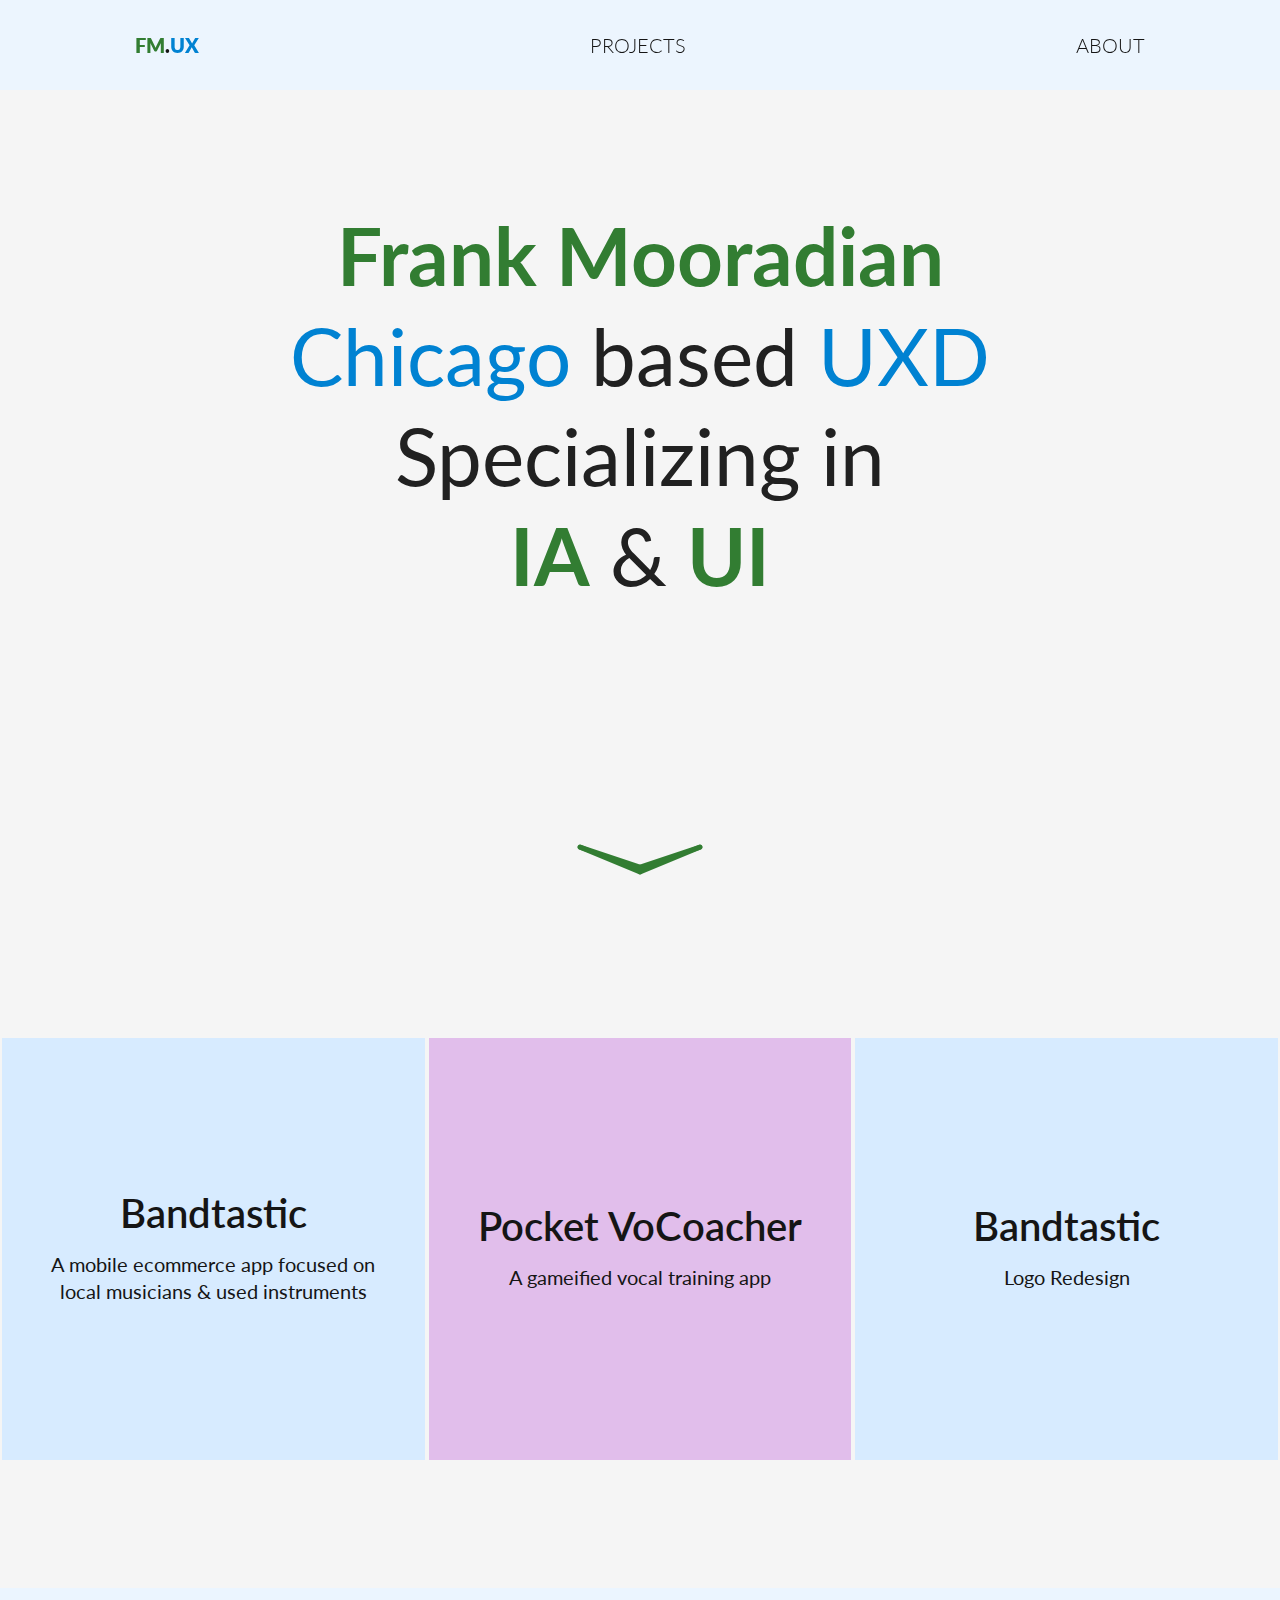
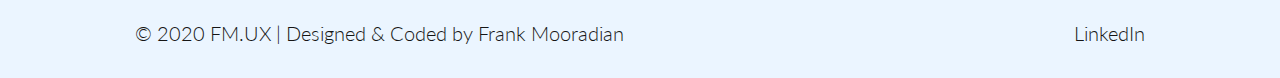
==== commit 8c9bad30: "Small index change" ====
--- a/index.html
+++ b/index.html
@@ -112,9 +112,9 @@
               alt="Bandtastic case study"/>
 
           <div class="project-text">
-            <div class="project-title">Bandtastic Logo Redesign
+            <div class="project-title">Bandtastic
             </div>
-            <div class="project-content">
+            <div class="project-content">Logo Redesign
             </div>
           </div>
                         
